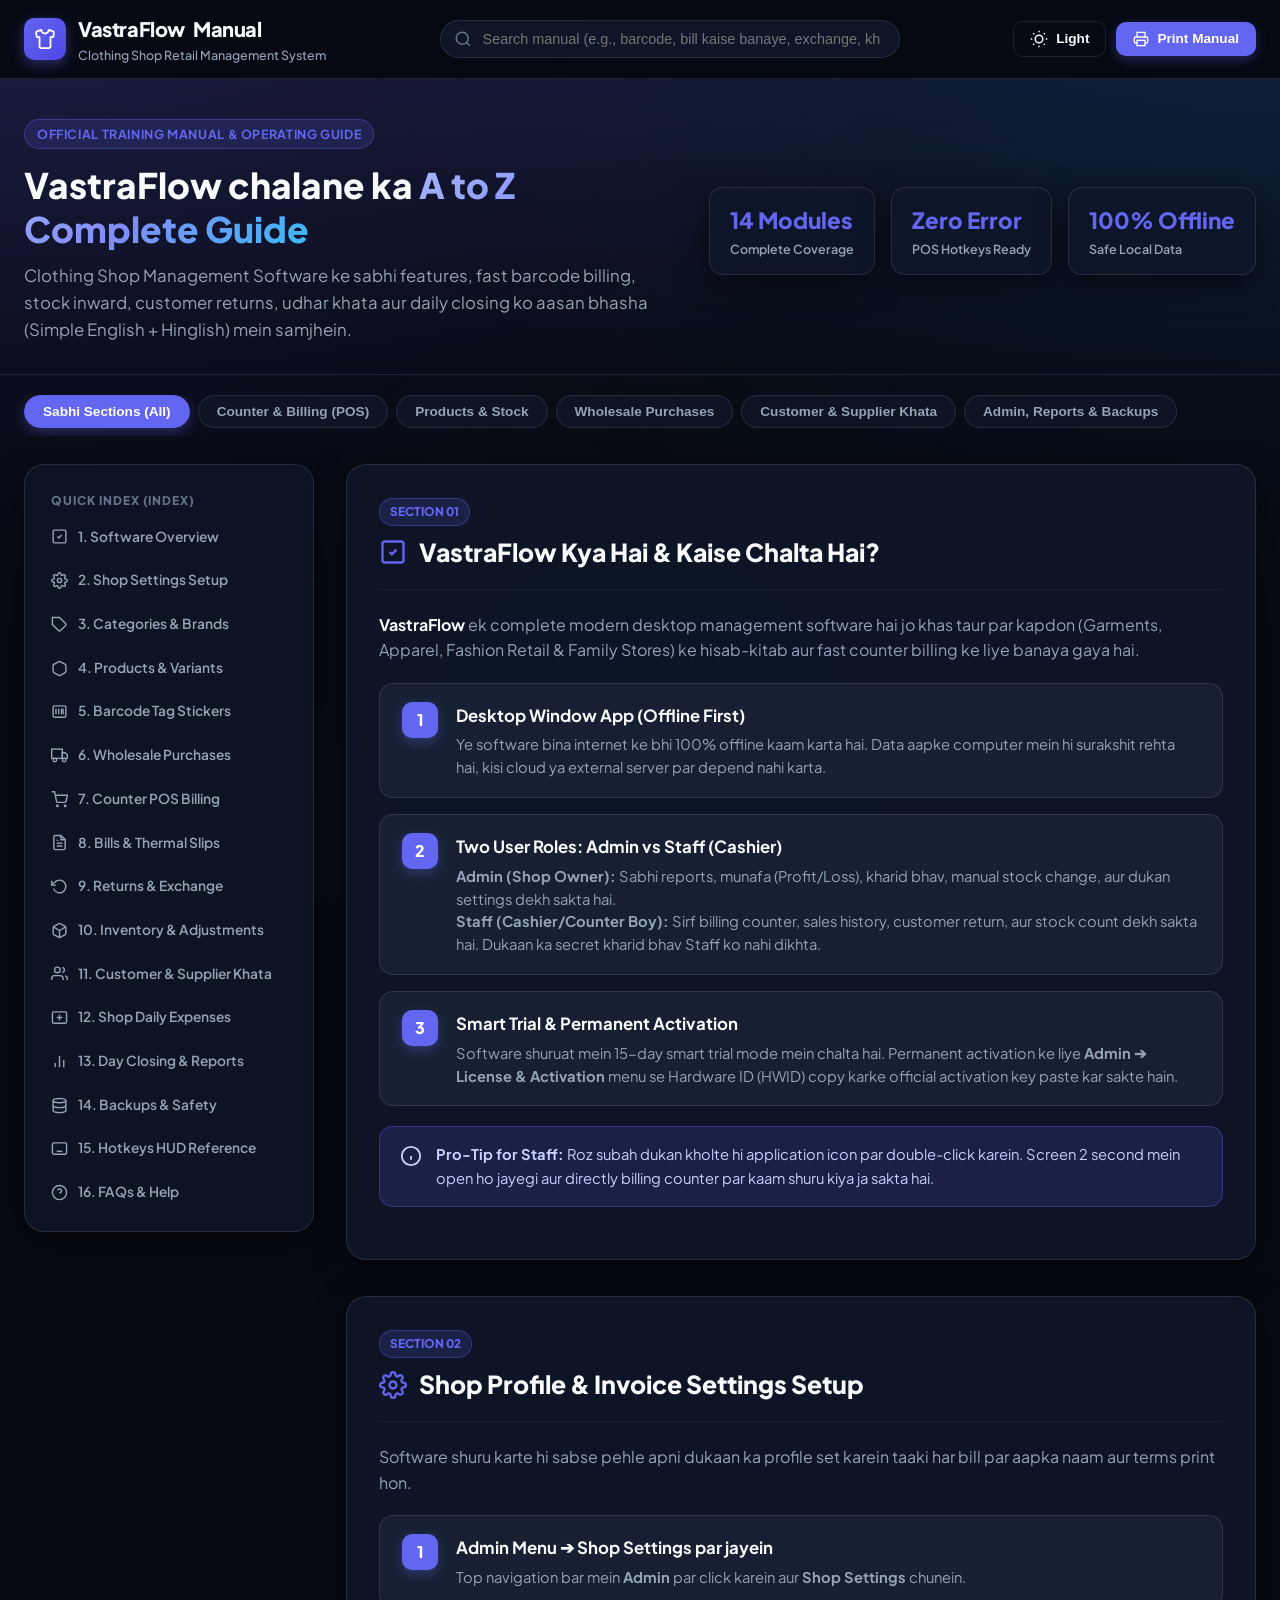
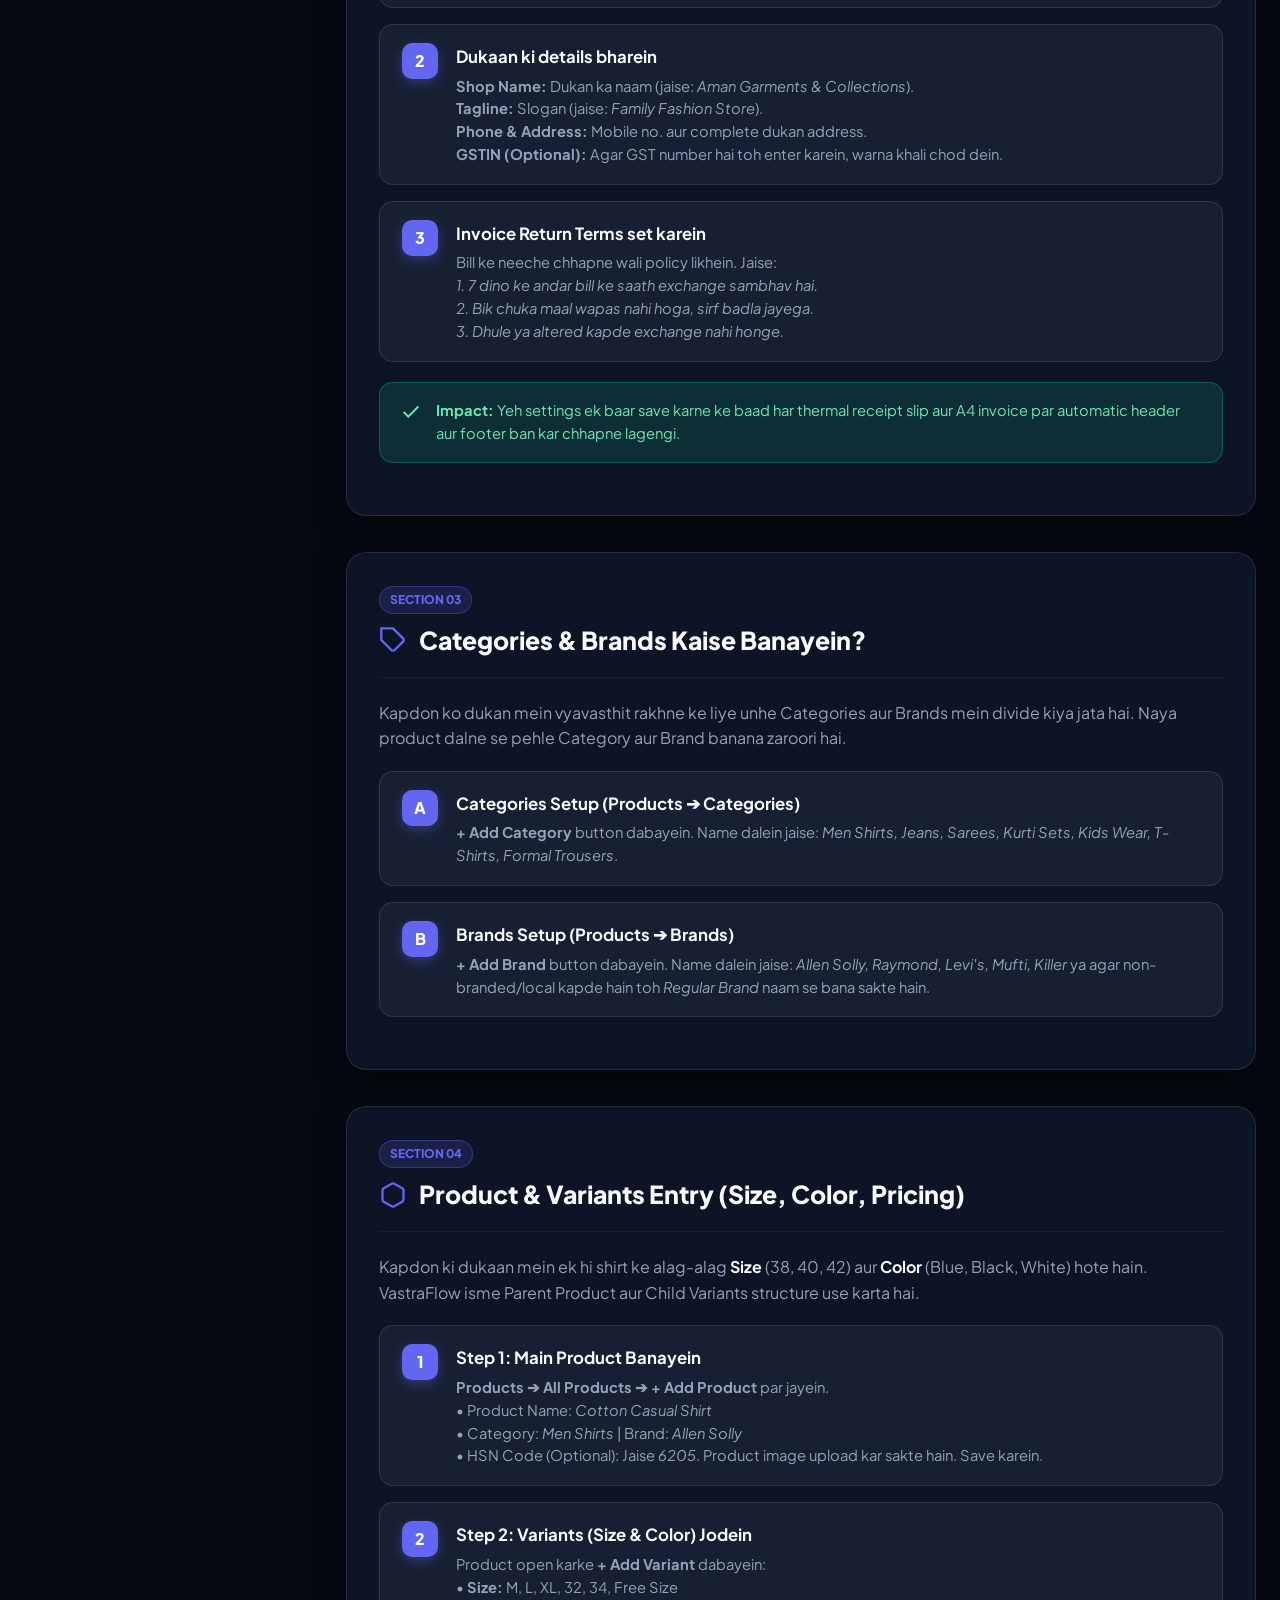
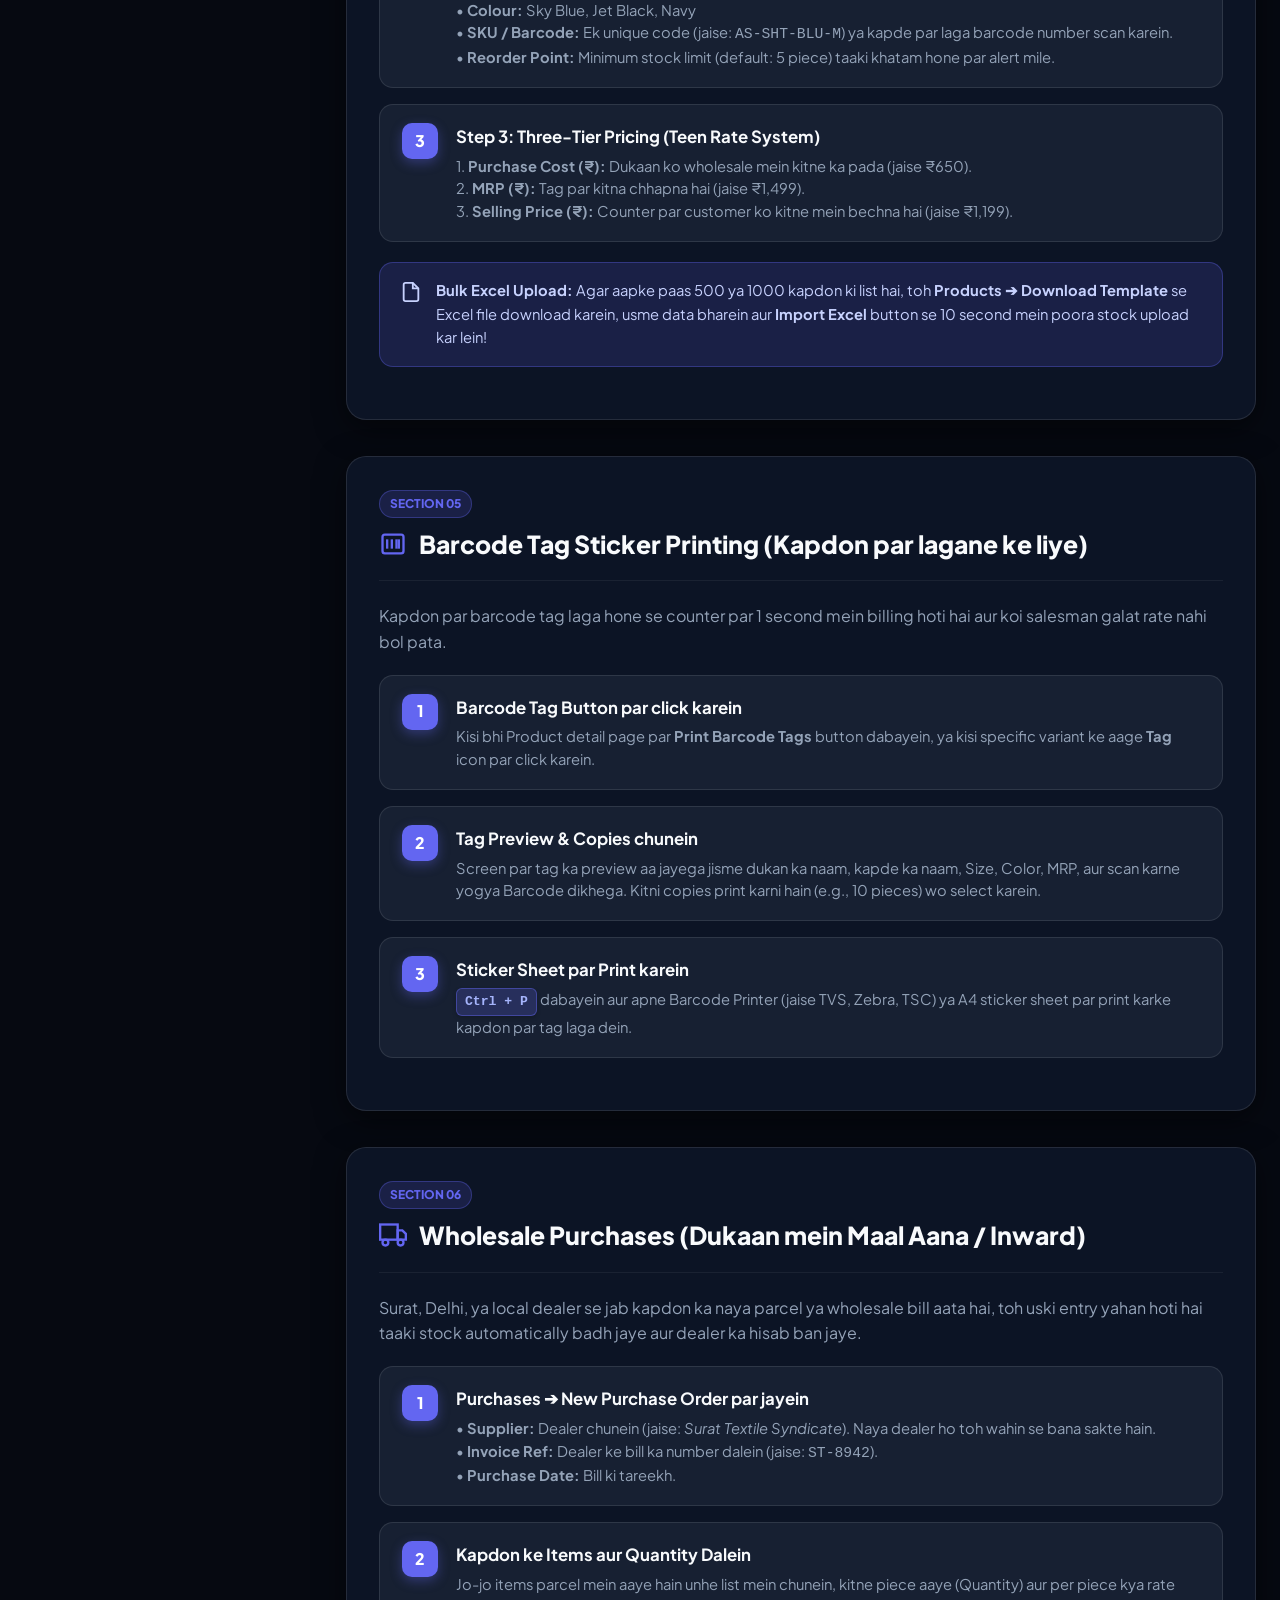
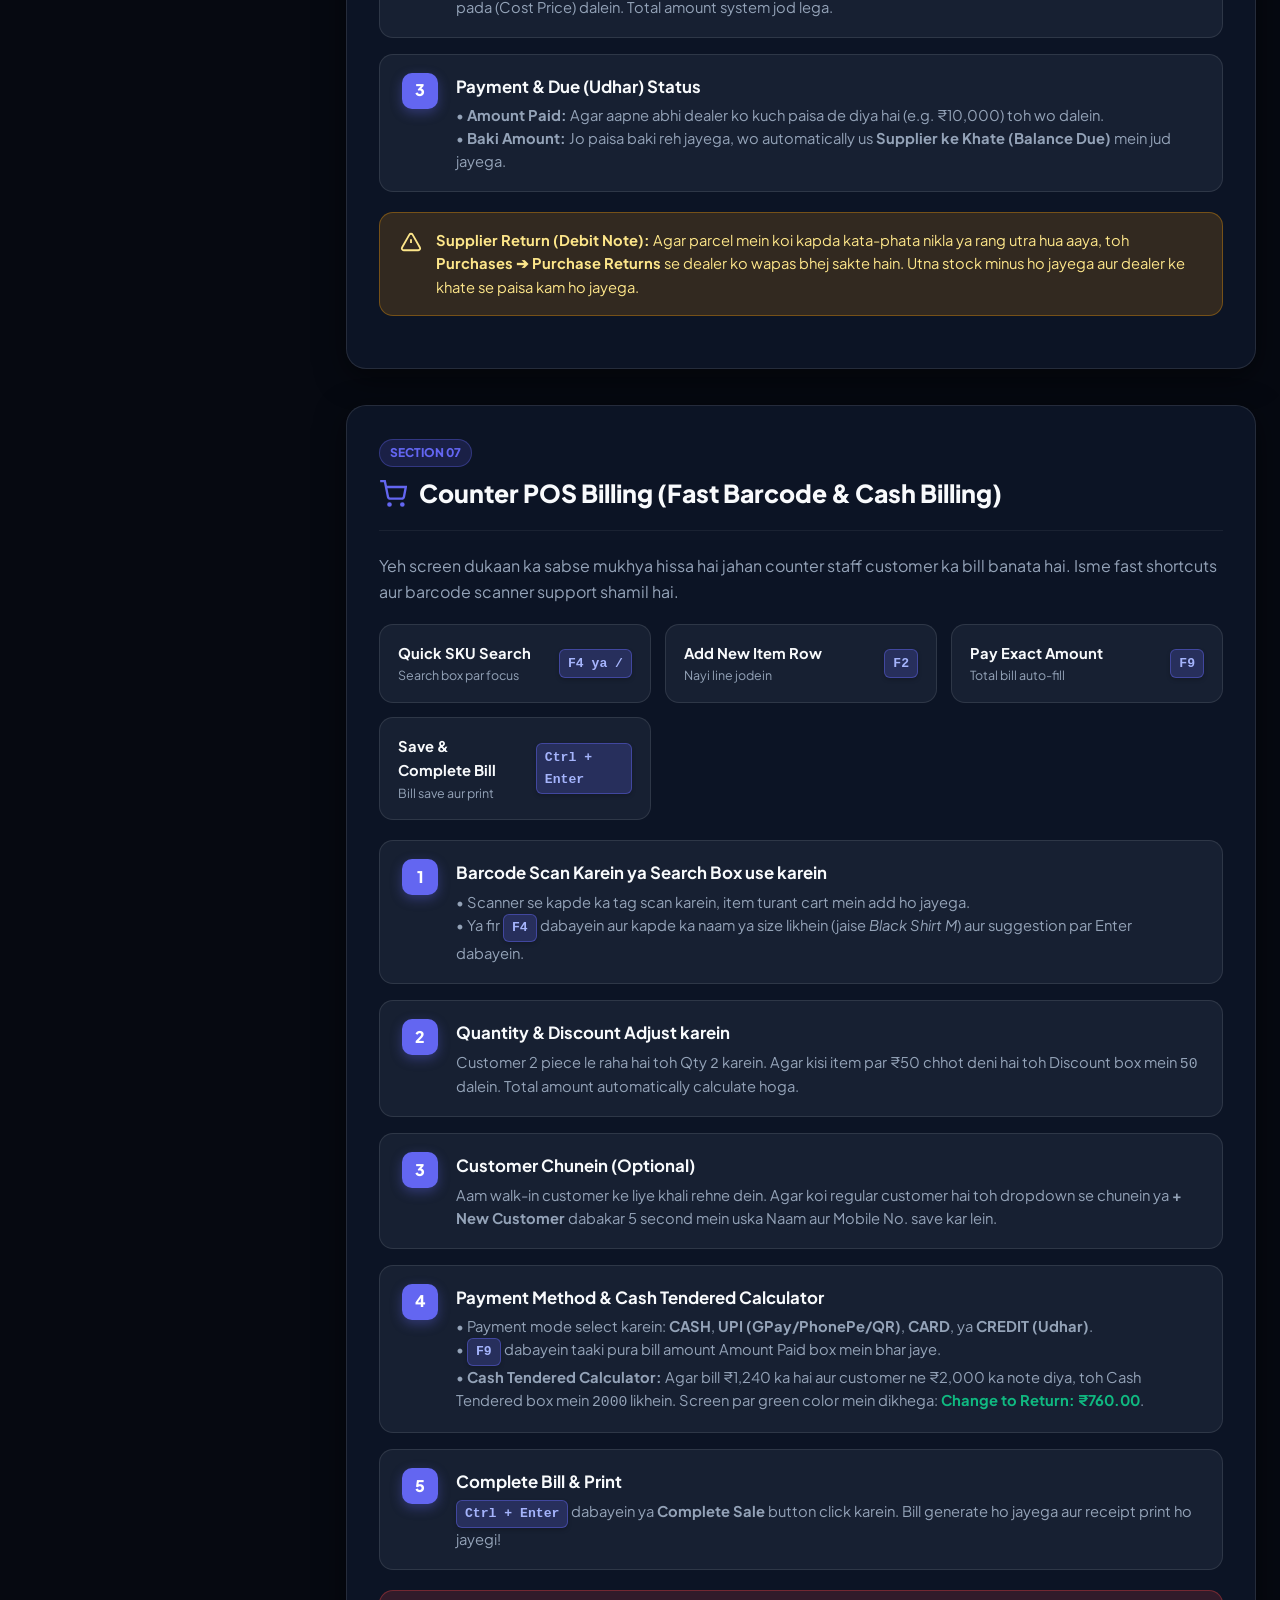
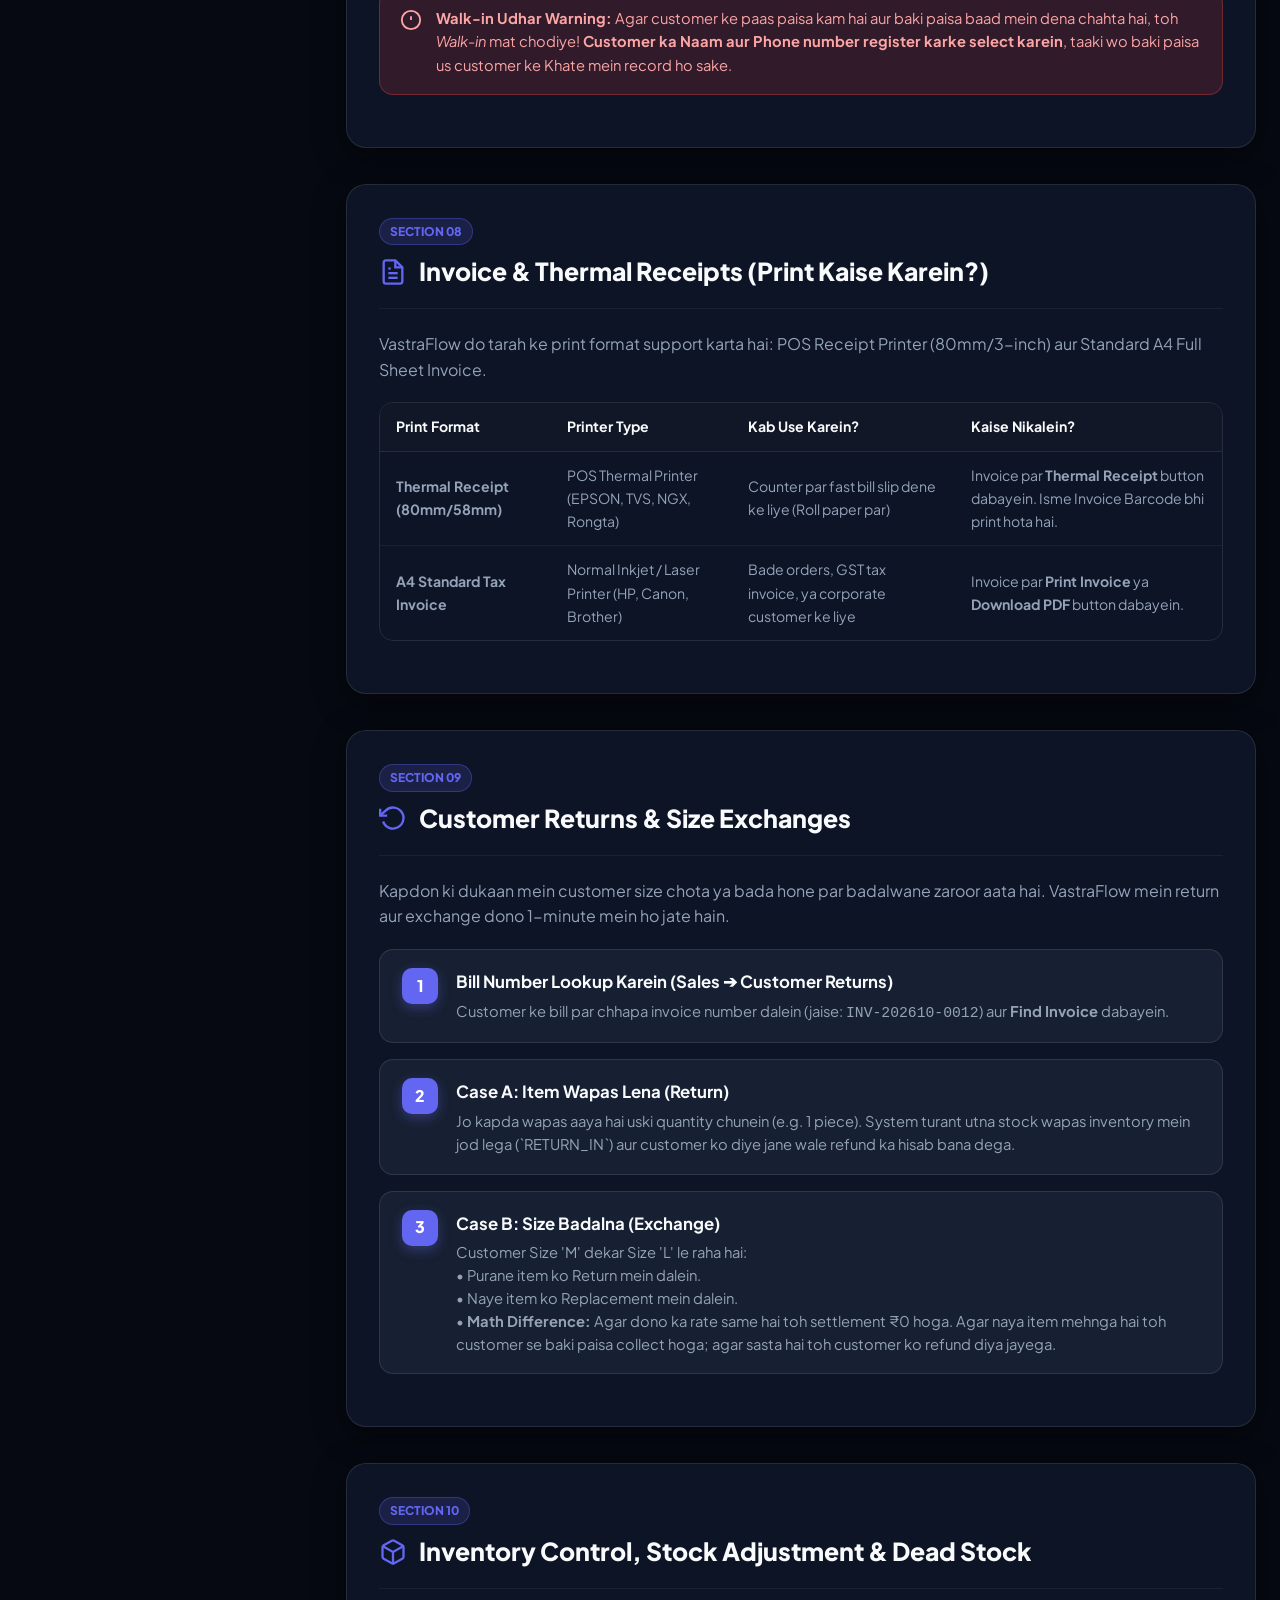
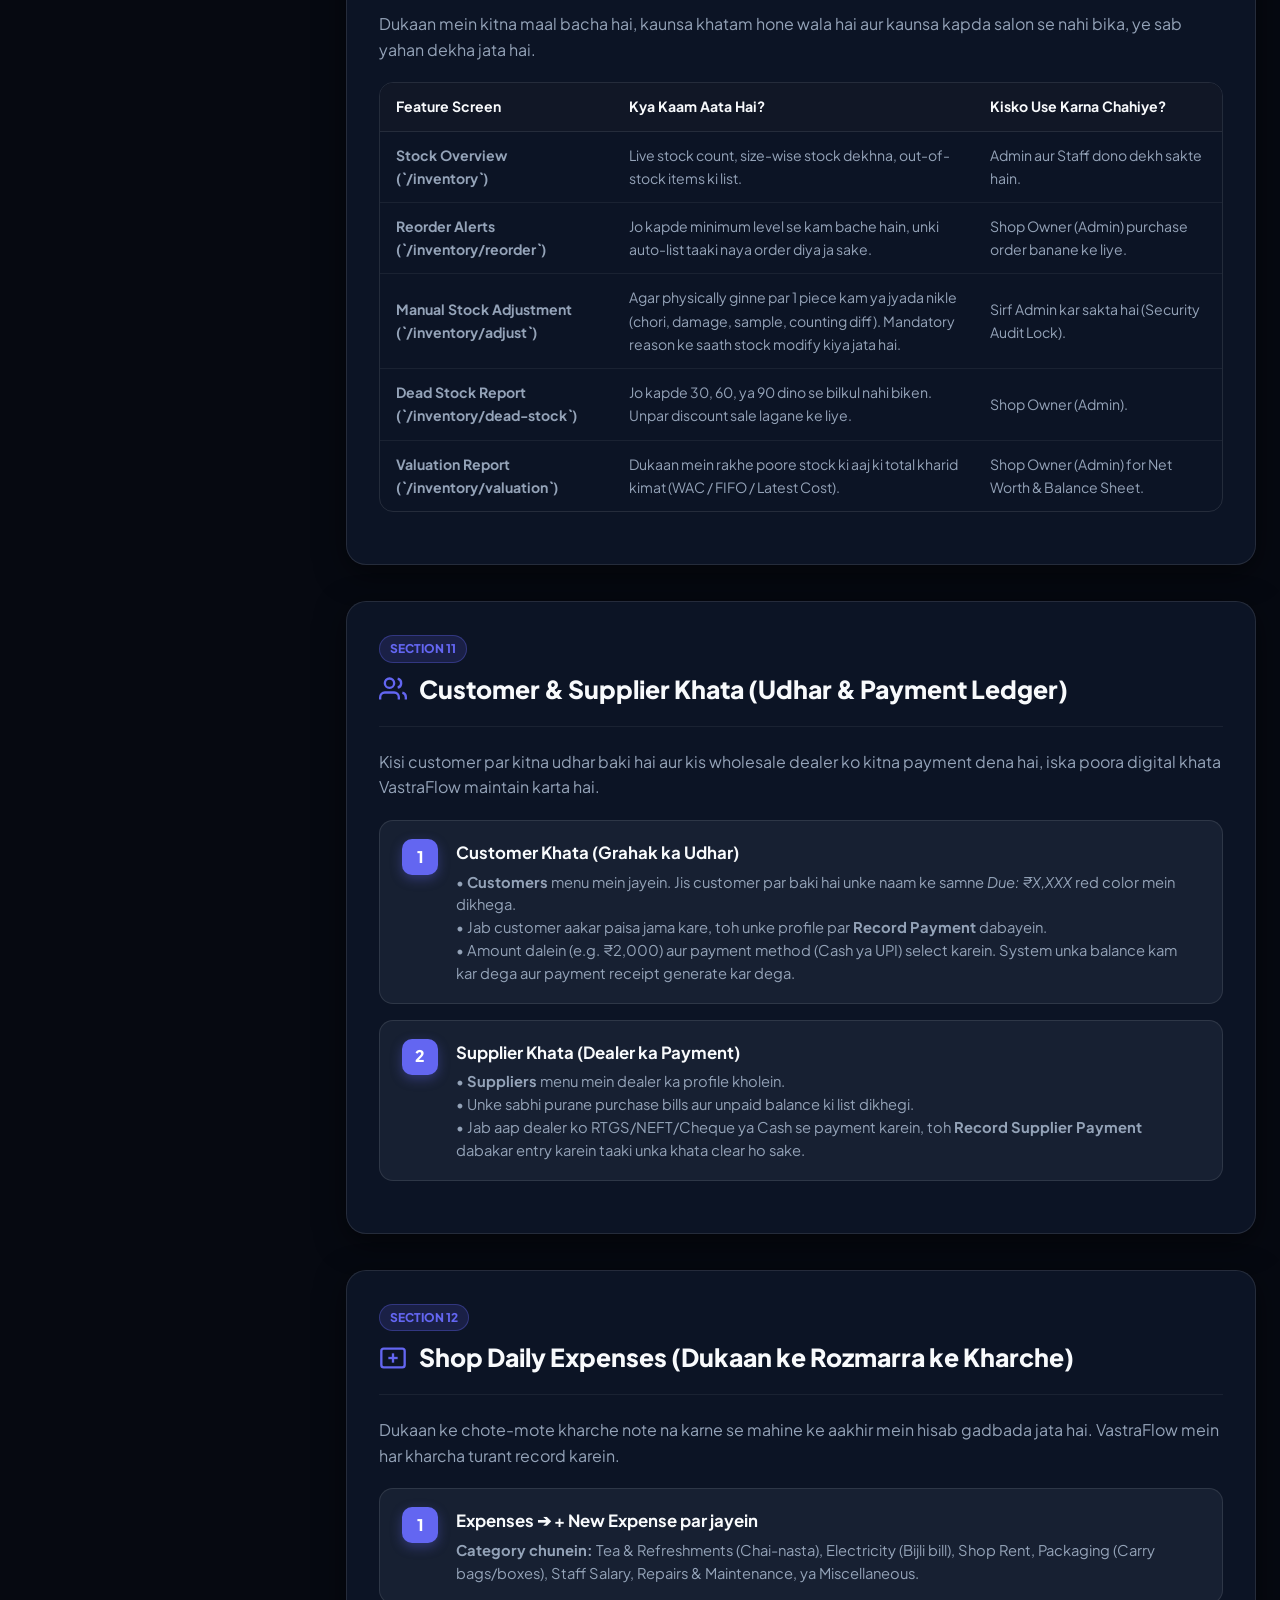
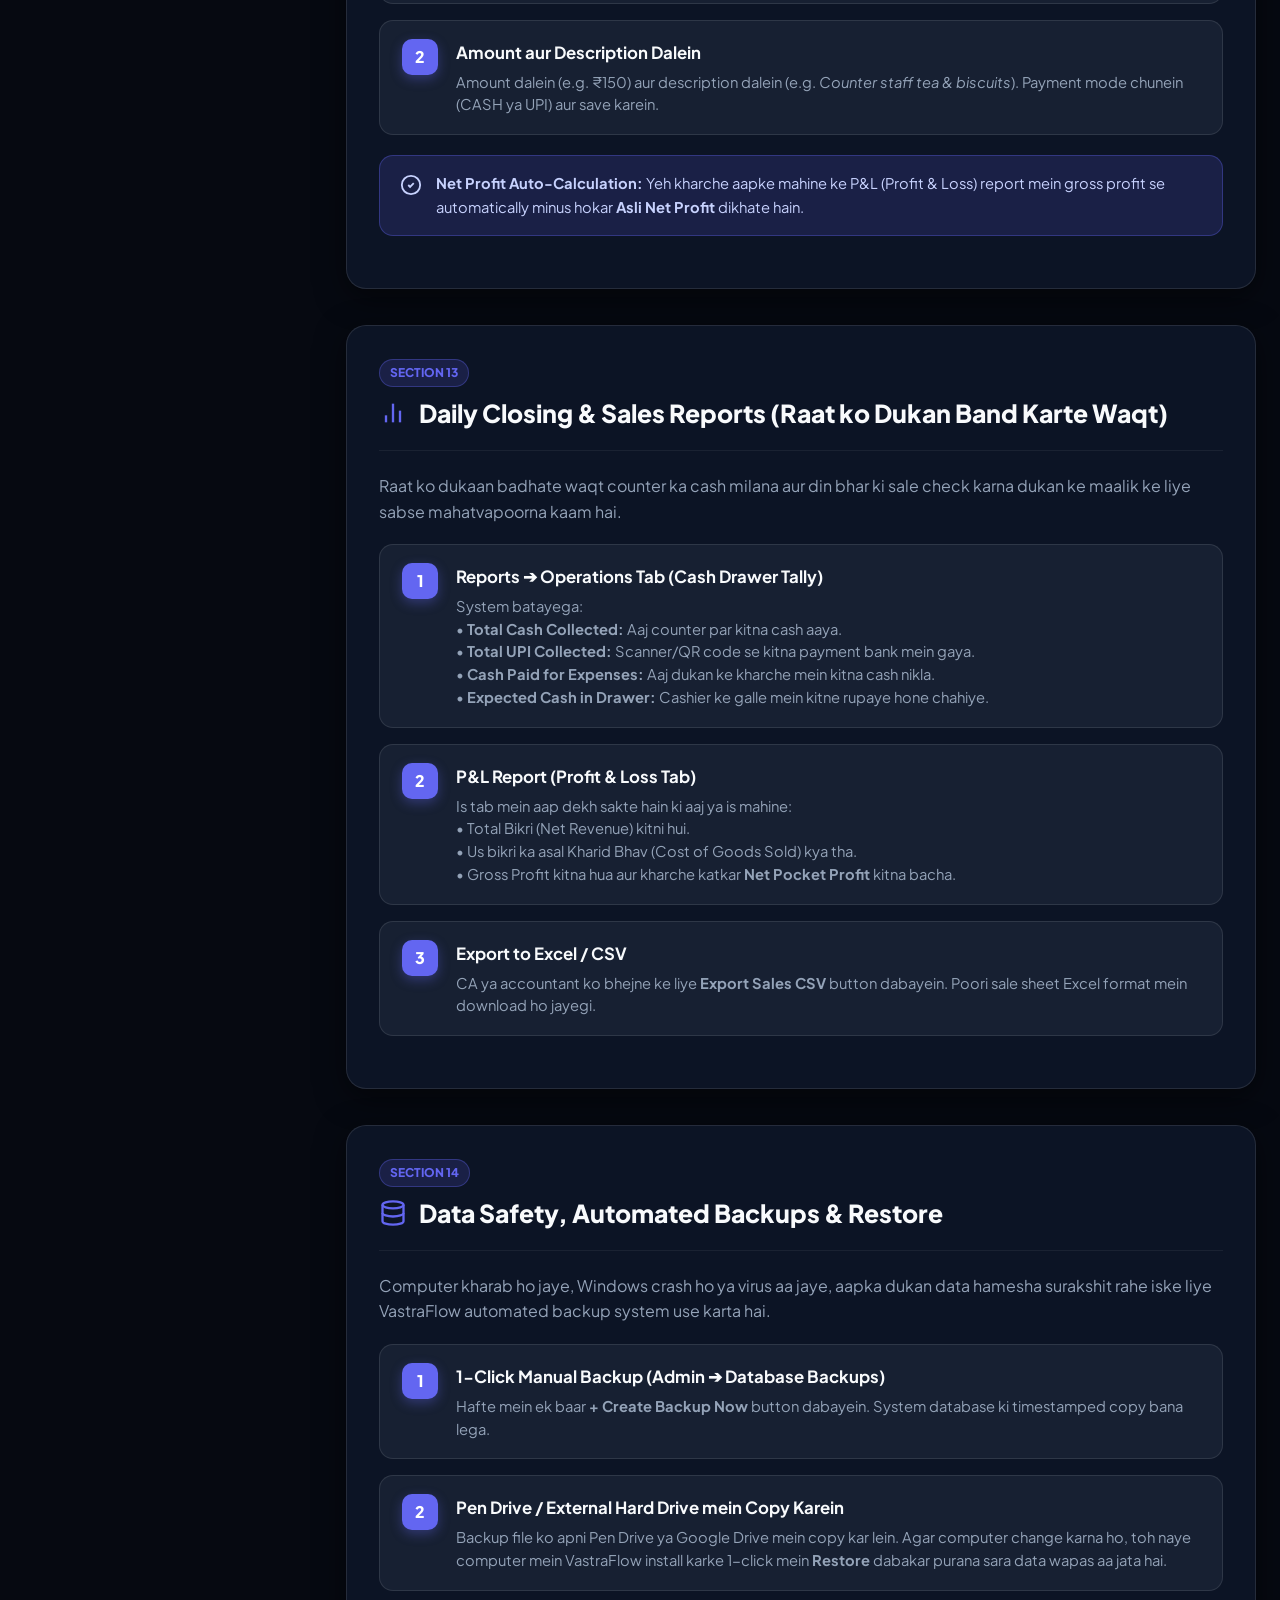
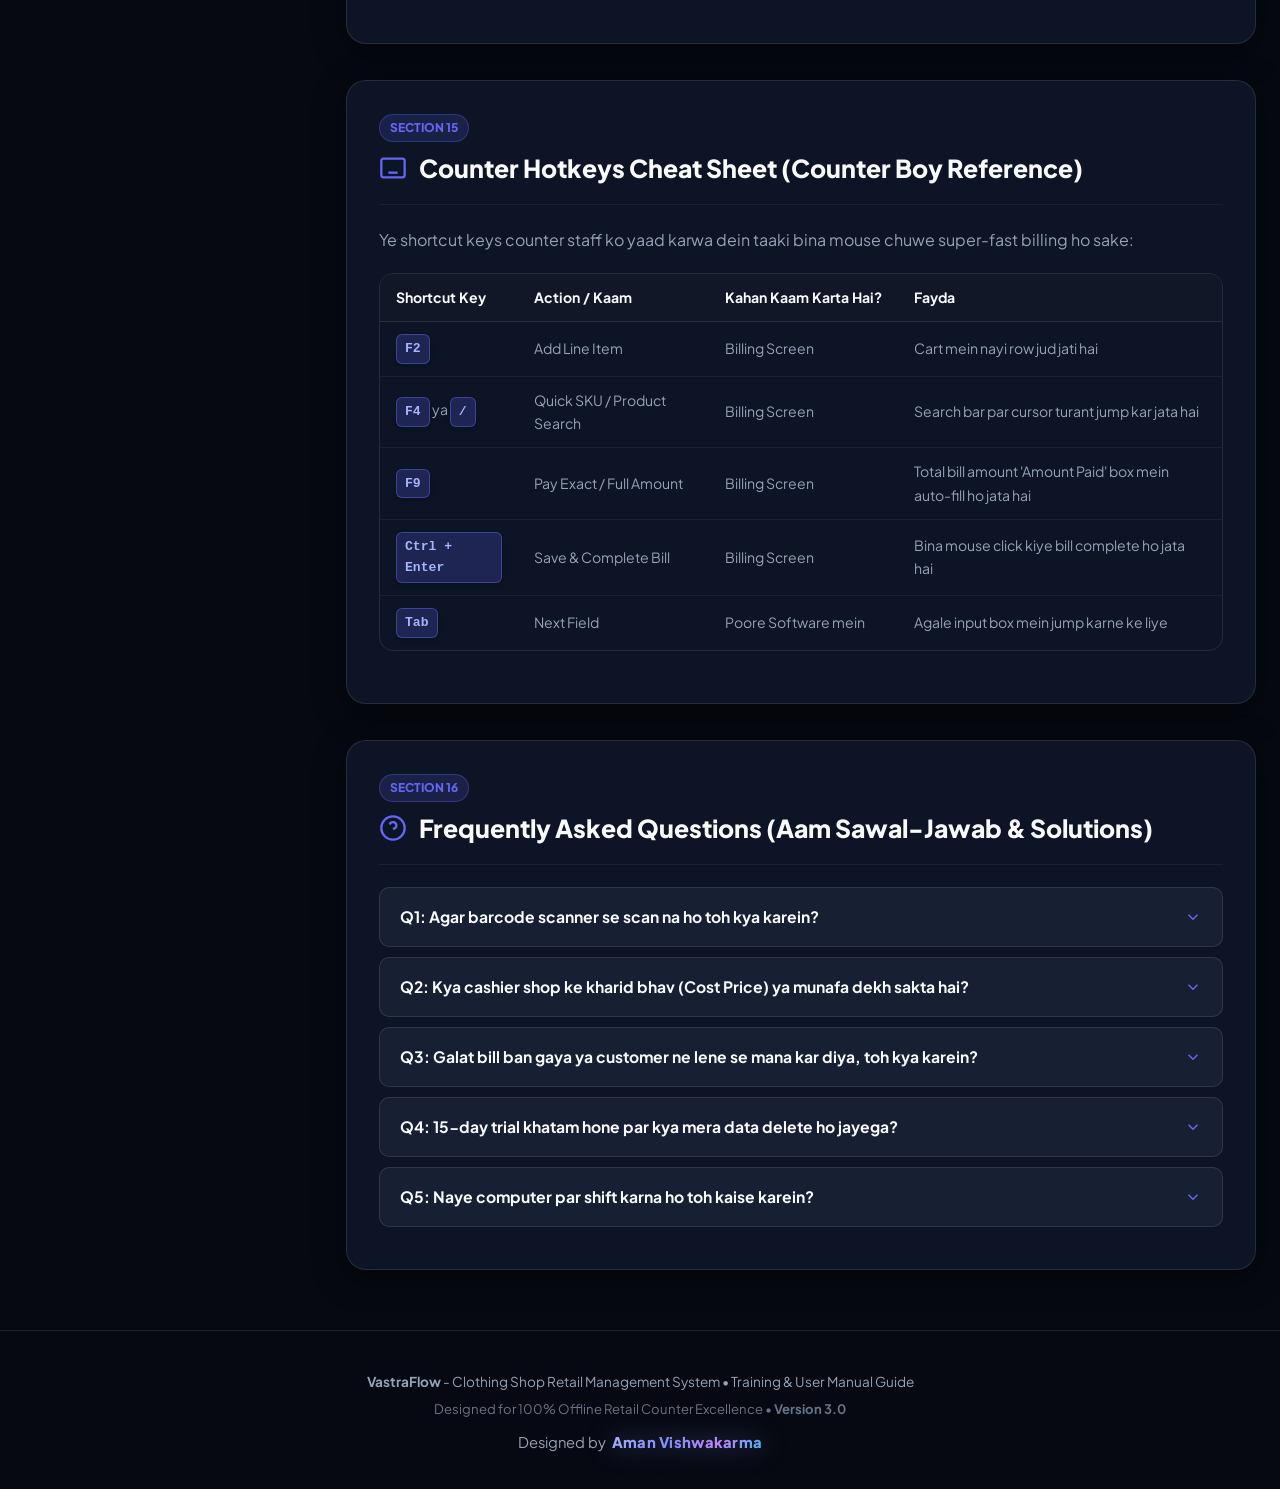
==== manual.html @ 24d81874 "feat: initial release of VastraFlow official website and documentation" ====
<!DOCTYPE html>
<html lang="hi" data-theme="dark">
<head>
    <meta charset="UTF-8">
    <meta name="viewport" content="width=device-width, initial-scale=1.0">
    <title>VastraFlow - Complete User Manual &amp; Training Guide (यूजर गाइड)</title>
    <!-- Google Fonts for crisp Hindi and English typography -->
    <link rel="preconnect" href="https://fonts.googleapis.com">
    <link rel="preconnect" href="https://fonts.gstatic.com" crossorigin>
    <link href="https://fonts.googleapis.com/css2?family=Plus+Jakarta+Sans:wght@300;400;500;600;700;800&family=Noto+Sans+Devanagari:wght@400;500;600;700&display=swap" rel="stylesheet">
    <style>
        /* ==========================================================================
           VastraFlow Signature Theme: Obsidian Dark Glassmorphism + Light Mode
           ========================================================================== */
        :root {
            --bg-page: #060911;
            --bg-surface: rgba(15, 23, 42, 0.75);
            --bg-card: rgba(15, 23, 42, 0.85);
            --bg-subtle: rgba(30, 41, 59, 0.65);
            --bg-input: rgba(15, 23, 42, 0.95);
            --border: rgba(255, 255, 255, 0.10);
            --border-subtle: rgba(255, 255, 255, 0.06);
            --border-hover: rgba(99, 102, 241, 0.4);
            
            --text-main: #f8fafc;
            --text-muted: #94a3b8;
            --text-subtle: #64748b;
            
            --primary: #6366f1;
            --primary-hover: #4f46e5;
            --primary-light: rgba(99, 102, 241, 0.16);
            --primary-border: rgba(99, 102, 241, 0.35);
            --primary-glow: 0 4px 20px rgba(99, 102, 241, 0.35);

            --success: #10b981;
            --success-light: rgba(16, 185, 129, 0.16);
            --success-border: rgba(16, 185, 129, 0.35);
            
            --warning: #f59e0b;
            --warning-light: rgba(245, 158, 11, 0.16);
            --warning-border: rgba(245, 158, 11, 0.35);
            
            --danger: #ef4444;
            --danger-light: rgba(239, 68, 68, 0.16);
            --danger-border: rgba(239, 68, 68, 0.35);

            --info: #0ea5e9;
            --info-light: rgba(14, 165, 233, 0.16);
            --info-border: rgba(14, 165, 233, 0.35);

            --radius-sm: 6px;
            --radius-md: 10px;
            --radius-lg: 14px;
            --radius-xl: 20px;
            --radius-full: 9999px;

            --shadow-card: 0 8px 30px rgba(0, 0, 0, 0.5);
            --shadow-popup: 0 20px 45px rgba(0, 0, 0, 0.7);
            --transition: all 0.25s cubic-bezier(0.4, 0, 0.2, 1);
        }

        [data-theme="light"] {
            --bg-page: #f8fafc;
            --bg-surface: #ffffff;
            --bg-card: #ffffff;
            --bg-subtle: #f1f5f9;
            --bg-input: #ffffff;
            --border: #e2e8f0;
            --border-subtle: #cbd5e1;
            --border-hover: #6366f1;
            
            --text-main: #0f172a;
            --text-muted: #475569;
            --text-subtle: #64748b;
            
            --primary: #4f46e5;
            --primary-hover: #4338ca;
            --primary-light: #eef2ff;
            --primary-border: #c7d2fe;
            --primary-glow: 0 4px 15px rgba(79, 70, 229, 0.2);

            --success: #16a34a;
            --success-light: #f0fdf4;
            --success-border: #bbf7d0;
            
            --warning: #d97706;
            --warning-light: #fffbeb;
            --warning-border: #fde68a;
            
            --danger: #dc2626;
            --danger-light: #fef2f2;
            --danger-border: #fecaca;

            --info: #0284c7;
            --info-light: #f0f9ff;
            --info-border: #bae6fd;

            --shadow-card: 0 4px 15px rgba(0, 0, 0, 0.05);
            --shadow-popup: 0 12px 35px rgba(0, 0, 0, 0.1);
        }

        * {
            box-sizing: border-box;
            margin: 0;
            padding: 0;
        }

        html {
            scroll-behavior: smooth;
        }

        body {
            font-family: 'Plus Jakarta Sans', 'Noto Sans Devanagari', -apple-system, BlinkMacSystemFont, "Segoe UI", Roboto, sans-serif;
            background-color: var(--bg-page);
            background-image: 
                radial-gradient(at 0% 0%, rgba(99, 102, 241, 0.12) 0px, transparent 50%),
                radial-gradient(at 100% 0%, rgba(14, 165, 233, 0.10) 0px, transparent 50%),
                radial-gradient(at 50% 100%, rgba(16, 185, 129, 0.06) 0px, transparent 50%);
            background-attachment: fixed;
            color: var(--text-main);
            line-height: 1.65;
            -webkit-font-smoothing: antialiased;
        }

        /* Top Header Sticky Bar */
        .top-header {
            position: sticky;
            top: 0;
            z-index: 100;
            background: rgba(6, 9, 17, 0.88);
            backdrop-filter: blur(16px);
            -webkit-backdrop-filter: blur(16px);
            border-bottom: 1px solid var(--border);
            padding: 12px 0;
            transition: var(--transition);
        }

        [data-theme="light"] .top-header {
            background: rgba(255, 255, 255, 0.92);
        }

        .header-container {
            max-width: 1340px;
            margin: 0 auto;
            padding: 0 24px;
            display: flex;
            align-items: center;
            justify-content: space-between;
            gap: 16px;
        }

        .brand-group {
            display: flex;
            align-items: center;
            gap: 12px;
            text-decoration: none;
            color: inherit;
        }

        .brand-logo-icon {
            width: 42px;
            height: 42px;
            border-radius: var(--radius-md);
            background: linear-gradient(135deg, #6366f1 0%, #4f46e5 100%);
            display: flex;
            align-items: center;
            justify-content: center;
            color: #ffffff;
            box-shadow: 0 4px 14px rgba(99, 102, 241, 0.4);
        }

        .brand-text h1 {
            font-size: 1.25rem;
            font-weight: 800;
            letter-spacing: -0.02em;
            display: flex;
            align-items: center;
            gap: 8px;
            color: var(--text-main);
        }

        .brand-text p {
            font-size: 0.78rem;
            color: var(--text-muted);
            font-weight: 500;
        }

        .header-search-box {
            flex: 1;
            max-width: 460px;
            position: relative;
        }

        .header-search-input {
            width: 100%;
            background: var(--bg-input);
            border: 1px solid var(--border);
            border-radius: var(--radius-full);
            padding: 10px 18px 10px 42px;
            font-size: 0.9rem;
            color: var(--text-main);
            outline: none;
            transition: var(--transition);
        }

        .header-search-input:focus {
            border-color: var(--primary);
            box-shadow: 0 0 0 3px rgba(99, 102, 241, 0.25);
        }

        .header-search-icon {
            position: absolute;
            left: 14px;
            top: 50%;
            transform: translateY(-50%);
            width: 18px;
            height: 18px;
            color: var(--text-subtle);
            pointer-events: none;
        }

        .header-actions {
            display: flex;
            align-items: center;
            gap: 10px;
        }

        .btn {
            display: inline-flex;
            align-items: center;
            gap: 8px;
            padding: 8px 16px;
            font-size: 0.85rem;
            font-weight: 600;
            border-radius: var(--radius-md);
            border: 1px solid transparent;
            cursor: pointer;
            text-decoration: none;
            transition: var(--transition);
            white-space: nowrap;
        }

        .btn-primary {
            background: var(--primary);
            color: #ffffff;
            box-shadow: 0 4px 12px rgba(99, 102, 241, 0.3);
        }

        .btn-primary:hover {
            background: var(--primary-hover);
            transform: translateY(-1px);
        }

        .btn-outline {
            background: transparent;
            border-color: var(--border);
            color: var(--text-main);
        }

        .btn-outline:hover {
            background: var(--bg-subtle);
            border-color: var(--border-hover);
        }

        .btn-sm {
            padding: 5px 12px;
            font-size: 0.78rem;
        }

        /* Hero Banner */
        .hero {
            padding: 40px 24px 30px;
            background: linear-gradient(180deg, rgba(99, 102, 241, 0.10) 0%, transparent 100%);
            border-bottom: 1px solid var(--border-subtle);
        }

        .hero-container {
            max-width: 1340px;
            margin: 0 auto;
            display: flex;
            align-items: center;
            justify-content: space-between;
            gap: 32px;
            flex-wrap: wrap;
        }

        .hero-content {
            flex: 1;
            min-width: 320px;
        }

        .hero-badge {
            display: inline-flex;
            align-items: center;
            gap: 6px;
            padding: 4px 12px;
            border-radius: var(--radius-full);
            background: var(--primary-light);
            border: 1px solid var(--primary-border);
            color: var(--primary);
            font-size: 0.78rem;
            font-weight: 700;
            margin-bottom: 14px;
            text-transform: uppercase;
            letter-spacing: 0.05em;
        }

        .hero-title {
            font-size: 2.2rem;
            font-weight: 800;
            line-height: 1.25;
            margin-bottom: 12px;
            color: var(--text-main);
        }

        .hero-title span {
            background: linear-gradient(135deg, #a5b4fc 0%, #818cf8 50%, #38bdf8 100%);
            -webkit-background-clip: text;
            -webkit-text-fill-color: transparent;
        }

        [data-theme="light"] .hero-title span {
            background: linear-gradient(135deg, #4f46e5 0%, #0284c7 100%);
            -webkit-background-clip: text;
            -webkit-text-fill-color: transparent;
        }

        .hero-subtitle {
            font-size: 1.05rem;
            color: var(--text-muted);
            max-width: 720px;
            line-height: 1.6;
        }

        .hero-stats-grid {
            display: flex;
            gap: 16px;
            flex-wrap: wrap;
        }

        .hero-stat-card {
            background: var(--bg-card);
            border: 1px solid var(--border);
            border-radius: var(--radius-lg);
            padding: 14px 20px;
            min-width: 140px;
            box-shadow: var(--shadow-card);
            backdrop-filter: blur(12px);
        }

        .hero-stat-card .val {
            font-size: 1.4rem;
            font-weight: 800;
            color: var(--primary);
        }

        .hero-stat-card .lbl {
            font-size: 0.78rem;
            color: var(--text-muted);
            font-weight: 600;
        }

        /* Filter Tabs */
        .category-filter-nav {
            max-width: 1340px;
            margin: 20px auto 0;
            padding: 0 24px;
            display: flex;
            align-items: center;
            gap: 8px;
            overflow-x: auto;
            padding-bottom: 8px;
        }

        .filter-tab-btn {
            background: var(--bg-surface);
            border: 1px solid var(--border);
            border-radius: var(--radius-full);
            padding: 8px 18px;
            font-size: 0.85rem;
            font-weight: 600;
            color: var(--text-muted);
            cursor: pointer;
            white-space: nowrap;
            transition: var(--transition);
        }

        .filter-tab-btn:hover {
            border-color: var(--border-hover);
            color: var(--text-main);
        }

        .filter-tab-btn.active {
            background: var(--primary);
            border-color: var(--primary);
            color: #ffffff;
            box-shadow: 0 4px 14px rgba(99, 102, 241, 0.35);
        }

        /* Main Layout */
        .manual-wrapper {
            max-width: 1340px;
            margin: 28px auto 60px;
            padding: 0 24px;
            display: grid;
            grid-template-columns: 290px 1fr;
            gap: 32px;
            align-items: start;
        }

        /* Sticky Sidebar Navigation */
        .sidebar {
            position: sticky;
            top: 76px;
            max-height: calc(100vh - 100px);
            overflow-y: auto;
            background: var(--bg-surface);
            border: 1px solid var(--border);
            border-radius: var(--radius-xl);
            padding: 18px 14px;
            backdrop-filter: blur(12px);
            box-shadow: var(--shadow-card);
        }

        .sidebar-title {
            font-size: 0.75rem;
            font-weight: 800;
            text-transform: uppercase;
            letter-spacing: 0.08em;
            color: var(--text-subtle);
            padding: 8px 12px 6px;
        }

        .nav-list {
            list-style: none;
            display: flex;
            flex-direction: column;
            gap: 3px;
        }

        .nav-link {
            display: flex;
            align-items: center;
            gap: 10px;
            padding: 9px 12px;
            border-radius: var(--radius-md);
            font-size: 0.86rem;
            font-weight: 600;
            color: var(--text-muted);
            text-decoration: none;
            transition: var(--transition);
        }

        .nav-link:hover {
            background: var(--bg-subtle);
            color: var(--text-main);
            transform: translateX(3px);
        }

        .nav-link.active {
            background: var(--primary-light);
            color: var(--primary);
            border: 1px solid var(--primary-border);
            font-weight: 700;
        }

        .nav-link svg {
            width: 17px;
            height: 17px;
            flex-shrink: 0;
        }

        .nav-pill-count {
            margin-left: auto;
            font-size: 0.72rem;
            background: var(--bg-subtle);
            padding: 2px 7px;
            border-radius: var(--radius-full);
            color: var(--text-subtle);
        }

        /* Content Area */
        .content-area {
            display: flex;
            flex-direction: column;
            gap: 36px;
        }

        /* Section Container */
        .manual-section {
            background: var(--bg-card);
            border: 1px solid var(--border);
            border-radius: var(--radius-xl);
            padding: 32px;
            box-shadow: var(--shadow-card);
            backdrop-filter: blur(16px);
            position: relative;
            scroll-margin-top: 86px;
            transition: var(--transition);
        }

        .manual-section:hover {
            border-color: var(--border-hover);
        }

        .section-header {
            display: flex;
            align-items: flex-start;
            justify-content: space-between;
            gap: 16px;
            margin-bottom: 22px;
            padding-bottom: 16px;
            border-bottom: 1px solid var(--border-subtle);
            flex-wrap: wrap;
        }

        .section-badge-id {
            display: inline-flex;
            align-items: center;
            gap: 6px;
            font-size: 0.75rem;
            font-weight: 800;
            color: var(--primary);
            background: var(--primary-light);
            border: 1px solid var(--primary-border);
            padding: 3px 10px;
            border-radius: var(--radius-full);
            margin-bottom: 6px;
            text-transform: uppercase;
        }

        .section-title {
            font-size: 1.55rem;
            font-weight: 800;
            color: var(--text-main);
            display: flex;
            align-items: center;
            gap: 12px;
        }

        .section-title svg {
            width: 28px;
            height: 28px;
            color: var(--primary);
        }

        .section-desc-hinglish {
            font-size: 1rem;
            color: var(--text-muted);
            margin-top: 6px;
            line-height: 1.6;
        }

        .section-desc-hinglish strong {
            color: var(--text-main);
        }

        /* Workflow Step Cards */
        .step-cards-container {
            display: flex;
            flex-direction: column;
            gap: 16px;
            margin: 20px 0;
        }

        .step-card {
            background: var(--bg-subtle);
            border: 1px solid var(--border);
            border-radius: var(--radius-lg);
            padding: 18px 22px;
            display: flex;
            gap: 18px;
            align-items: flex-start;
            transition: var(--transition);
        }

        .step-card:hover {
            border-color: var(--primary-border);
            background: rgba(99, 102, 241, 0.05);
            transform: translateX(4px);
        }

        .step-number {
            width: 36px;
            height: 36px;
            border-radius: var(--radius-md);
            background: var(--primary);
            color: #ffffff;
            font-weight: 800;
            font-size: 1rem;
            display: flex;
            align-items: center;
            justify-content: center;
            flex-shrink: 0;
            box-shadow: 0 4px 12px rgba(99, 102, 241, 0.35);
        }

        .step-content {
            flex: 1;
        }

        .step-title {
            font-size: 1.05rem;
            font-weight: 700;
            color: var(--text-main);
            margin-bottom: 4px;
        }

        .step-text {
            font-size: 0.92rem;
            color: var(--text-muted);
            line-height: 1.55;
        }

        /* Info Alert Boxes */
        .callout {
            border-radius: var(--radius-lg);
            padding: 16px 20px;
            margin: 20px 0;
            display: flex;
            align-items: flex-start;
            gap: 14px;
            font-size: 0.92rem;
            line-height: 1.6;
        }

        .callout-icon {
            width: 22px;
            height: 22px;
            flex-shrink: 0;
            margin-top: 2px;
        }

        .callout-tip {
            background: var(--primary-light);
            border: 1px solid var(--primary-border);
            color: #c7d2fe;
        }
        [data-theme="light"] .callout-tip { color: #3730a3; }

        .callout-success {
            background: var(--success-light);
            border: 1px solid var(--success-border);
            color: #6ee7b7;
        }
        [data-theme="light"] .callout-success { color: #065f46; }

        .callout-warning {
            background: var(--warning-light);
            border: 1px solid var(--warning-border);
            color: #fde68a;
        }
        [data-theme="light"] .callout-warning { color: #92400e; }

        .callout-danger {
            background: var(--danger-light);
            border: 1px solid var(--danger-border);
            color: #fca5a5;
        }
        [data-theme="light"] .callout-danger { color: #991b1b; }

        /* Keyboard Hotkey Badge */
        .kbd-badge {
            display: inline-flex;
            align-items: center;
            gap: 4px;
            padding: 3px 8px;
            background: rgba(99, 102, 241, 0.22);
            border: 1px solid rgba(99, 102, 241, 0.45);
            border-radius: var(--radius-sm);
            color: #a5b4fc;
            font-family: monospace, sans-serif;
            font-weight: 700;
            font-size: 0.82rem;
            box-shadow: 0 2px 4px rgba(0, 0, 0, 0.2);
        }

        [data-theme="light"] .kbd-badge {
            background: #eef2ff;
            border-color: #c7d2fe;
            color: #4338ca;
        }

        /* Data Tables */
        .table-responsive {
            overflow-x: auto;
            margin: 20px 0;
            border-radius: var(--radius-lg);
            border: 1px solid var(--border);
        }

        .manual-table {
            width: 100%;
            border-collapse: collapse;
            font-size: 0.88rem;
            text-align: left;
        }

        .manual-table th {
            background: rgba(17, 24, 39, 0.94);
            color: var(--text-main);
            padding: 12px 16px;
            font-weight: 700;
            border-bottom: 1px solid var(--border);
            white-space: nowrap;
        }

        [data-theme="light"] .manual-table th {
            background: #f1f5f9;
        }

        .manual-table td {
            padding: 12px 16px;
            border-bottom: 1px solid var(--border-subtle);
            color: var(--text-muted);
            vertical-align: middle;
        }

        .manual-table tr:last-child td {
            border-bottom: none;
        }

        .manual-table tr:hover td {
            background: var(--bg-subtle);
            color: var(--text-main);
        }

        /* Hotkey Grid HUD */
        .hotkeys-hud-grid {
            display: grid;
            grid-template-columns: repeat(auto-fit, minmax(240px, 1fr));
            gap: 14px;
            margin: 20px 0;
        }

        .hotkey-card {
            background: var(--bg-subtle);
            border: 1px solid var(--border);
            border-radius: var(--radius-lg);
            padding: 16px 18px;
            display: flex;
            align-items: center;
            justify-content: space-between;
            gap: 12px;
        }

        .hotkey-card .info {
            display: flex;
            flex-direction: column;
        }

        .hotkey-card .name {
            font-weight: 700;
            font-size: 0.92rem;
            color: var(--text-main);
        }

        .hotkey-card .desc {
            font-size: 0.78rem;
            color: var(--text-muted);
        }

        /* FAQ Accordion */
        .faq-item {
            border: 1px solid var(--border);
            border-radius: var(--radius-md);
            margin-bottom: 10px;
            background: var(--bg-subtle);
            overflow: hidden;
            transition: var(--transition);
        }

        .faq-item:hover {
            border-color: var(--primary-border);
        }

        .faq-question {
            padding: 16px 20px;
            font-weight: 700;
            font-size: 0.98rem;
            color: var(--text-main);
            cursor: pointer;
            display: flex;
            align-items: center;
            justify-content: space-between;
            gap: 12px;
            user-select: none;
        }

        .faq-question svg {
            width: 18px;
            height: 18px;
            transition: transform 0.25s ease;
            color: var(--primary);
        }

        .faq-item.open .faq-question svg {
            transform: rotate(180deg);
        }

        .faq-answer {
            padding: 0 20px 18px;
            font-size: 0.9rem;
            color: var(--text-muted);
            line-height: 1.6;
            display: none;
            border-top: 1px solid var(--border-subtle);
            margin-top: 4px;
            padding-top: 14px;
        }

        .faq-item.open .faq-answer {
            display: block;
        }

        /* Floating Back to Top Button */
        .back-to-top {
            position: fixed;
            bottom: 28px;
            right: 28px;
            width: 46px;
            height: 46px;
            border-radius: var(--radius-full);
            background: var(--primary);
            color: #ffffff;
            display: flex;
            align-items: center;
            justify-content: center;
            box-shadow: 0 6px 20px rgba(99, 102, 241, 0.45);
            cursor: pointer;
            border: none;
            opacity: 0;
            pointer-events: none;
            transition: var(--transition);
            z-index: 99;
        }

        .back-to-top.visible {
            opacity: 1;
            pointer-events: auto;
            transform: translateY(0);
        }

        .back-to-top:hover {
            background: var(--primary-hover);
            transform: translateY(-3px);
        }

        /* Footer */
        .footer {
            border-top: 1px solid var(--border);
            padding: 40px 24px;
            text-align: center;
            color: var(--text-muted);
            font-size: 0.85rem;
            background: var(--bg-page);
        }

        .footer-credit {
            margin-top: 10px;
            font-size: 0.92rem;
            color: var(--text-muted);
            display: flex;
            align-items: center;
            justify-content: center;
            gap: 6px;
        }

        .author-name-glow {
            font-weight: 800;
            background: linear-gradient(135deg, #a5b4fc 0%, #818cf8 40%, #c084fc 70%, #38bdf8 100%);
            -webkit-background-clip: text;
            -webkit-text-fill-color: transparent;
            filter: drop-shadow(0 0 12px rgba(129, 140, 248, 0.55));
            letter-spacing: 0.02em;
            display: inline-block;
            transition: var(--transition);
        }

        .author-name-glow:hover {
            filter: drop-shadow(0 0 16px rgba(168, 85, 247, 0.8));
            transform: scale(1.03);
        }

        /* Print Media Styles */
        @media print {
            body {
                background: #ffffff !important;
                color: #000000 !important;
            }
            .top-header, .sidebar, .header-search-box, .category-filter-nav, .back-to-top, .btn-print, .theme-toggle {
                display: none !important;
            }
            .manual-wrapper {
                grid-template-columns: 1fr !important;
                margin: 0 !important;
                padding: 0 !important;
            }
            .manual-section {
                border: 1px solid #ccc !important;
                box-shadow: none !important;
                background: #fff !important;
                page-break-inside: avoid;
                margin-bottom: 24px !important;
                padding: 16px !important;
            }
            .step-card, .callout {
                border: 1px solid #ddd !important;
                background: #f9f9f9 !important;
                color: #000 !important;
            }
            .step-number {
                background: #000 !important;
                color: #fff !important;
            }
            .section-title {
                color: #000 !important;
            }
            .faq-answer {
                display: block !important;
            }
        }

        /* Responsive */
        @media (max-width: 992px) {
            .manual-wrapper {
                grid-template-columns: 1fr;
            }
            .sidebar {
                display: none;
            }
            .hero-title {
                font-size: 1.75rem;
            }
        }
    </style>
</head>
<body>

    <!-- Top Sticky Header -->
    <header class="top-header">
        <div class="header-container">
            <a href="#" class="brand-group">
                <div class="brand-logo-icon">
                    <svg viewBox="0 0 24 24" width="22" height="22" stroke="currentColor" stroke-width="2" fill="none" stroke-linecap="round" stroke-linejoin="round">
                        <path d="M20.38 3.46 16 2a4 4 0 0 1-8 0L3.62 3.46a2 2 0 0 0-1.34 2.23l.58 3.47a1 1 0 0 0 .99.84H6v10c0 1.1.9 2 2 2h8a2 2 0 0 0 2-2V10h2.15a1 1 0 0 0 .99-.84l.58-3.47a2 2 0 0 0-1.34-2.23z"/>
                    </svg>
                </div>
                <div class="brand-text">
                    <h1>VastraFlow <span>Manual</span></h1>
                    <p>Clothing Shop Retail Management System</p>
                </div>
            </a>

            <!-- Live Search Bar -->
            <div class="header-search-box">
                <svg class="header-search-icon" viewBox="0 0 24 24" fill="none" stroke="currentColor" stroke-width="2">
                    <circle cx="11" cy="11" r="8"></circle>
                    <line x1="21" y1="21" x2="16.65" y2="16.65"></line>
                </svg>
                <input 
                    type="text" 
                    id="manualSearchInput" 
                    class="header-search-input" 
                    placeholder="Search manual (e.g., barcode, bill kaise banaye, exchange, khata, hotkeys)..."
                    autocomplete="off"
                >
            </div>

            <!-- Header Action Buttons -->
            <div class="header-actions">
                <button type="button" class="btn btn-outline theme-toggle" id="themeToggleBtn" title="Dark / Light Mode Toggle">
                    <svg id="themeIcon" viewBox="0 0 24 24" width="18" height="18" stroke="currentColor" stroke-width="2" fill="none">
                        <circle cx="12" cy="12" r="5"></circle>
                        <line x1="12" y1="1" x2="12" y2="3"></line>
                        <line x1="12" y1="21" x2="12" y2="23"></line>
                        <line x1="4.22" y1="4.22" x2="5.64" y2="5.64"></line>
                        <line x1="18.36" y1="18.36" x2="19.78" y2="19.78"></line>
                        <line x1="1" y1="12" x2="3" y2="12"></line>
                        <line x1="21" y1="12" x2="23" y2="12"></line>
                        <line x1="4.22" y1="19.78" x2="5.64" y2="18.36"></line>
                        <line x1="18.36" y1="5.64" x2="19.78" y2="4.22"></line>
                    </svg>
                    <span id="themeText">Theme</span>
                </button>
                <button type="button" class="btn btn-primary btn-print" onclick="window.print()">
                    <svg viewBox="0 0 24 24" width="16" height="16" stroke="currentColor" stroke-width="2" fill="none">
                        <polyline points="6 9 6 2 18 2 18 9"></polyline>
                        <path d="M6 18H4a2 2 0 0 1-2-2v-5a2 2 0 0 1 2-2h16a2 2 0 0 1 2 2v5a2 2 0 0 1-2 2h-2"></path>
                        <rect x="6" y="14" width="12" height="8"></rect>
                    </svg>
                    <span>Print Manual</span>
                </button>
            </div>
        </div>
    </header>

    <!-- Hero Banner -->
    <section class="hero">
        <div class="hero-container">
            <div class="hero-content">
                <span class="hero-badge">Official Training Manual &amp; Operating Guide</span>
                <h2 class="hero-title">VastraFlow chalane ka <span>A to Z Complete Guide</span></h2>
                <p class="hero-subtitle">
                    Clothing Shop Management Software ke sabhi features, fast barcode billing, stock inward, customer returns, udhar khata aur daily closing ko aasan bhasha (Simple English + Hinglish) mein samjhein.
                </p>
            </div>
            <div class="hero-stats-grid">
                <div class="hero-stat-card">
                    <div class="val">14 Modules</div>
                    <div class="lbl">Complete Coverage</div>
                </div>
                <div class="hero-stat-card">
                    <div class="val">Zero Error</div>
                    <div class="lbl">POS Hotkeys Ready</div>
                </div>
                <div class="hero-stat-card">
                    <div class="val">100% Offline</div>
                    <div class="lbl">Safe Local Data</div>
                </div>
            </div>
        </div>
    </section>

    <!-- Quick Filter Tabs -->
    <div class="category-filter-nav">
        <button class="filter-tab-btn active" data-filter="all">Sabhi Sections (All)</button>
        <button class="filter-tab-btn" data-filter="billing">Counter &amp; Billing (POS)</button>
        <button class="filter-tab-btn" data-filter="products">Products &amp; Stock</button>
        <button class="filter-tab-btn" data-filter="purchases">Wholesale Purchases</button>
        <button class="filter-tab-btn" data-filter="khata">Customer &amp; Supplier Khata</button>
        <button class="filter-tab-btn" data-filter="admin">Admin, Reports &amp; Backups</button>
    </div>

    <!-- Main Content Container with Sidebar -->
    <div class="manual-wrapper">
        
        <!-- Sticky Sidebar Navigation -->
        <aside class="sidebar">
            <div class="sidebar-title">Quick Index (Index)</div>
            <ul class="nav-list">
                <li><a href="#sec-overview" class="nav-link active">
                    <svg viewBox="0 0 24 24" fill="none" stroke="currentColor" stroke-width="2"><rect x="3" y="3" width="18" height="18" rx="2"/><path d="m9 12 2 2 4-4"/></svg>
                    <span>1. Software Overview</span>
                </a></li>
                <li><a href="#sec-setup" class="nav-link">
                    <svg viewBox="0 0 24 24" fill="none" stroke="currentColor" stroke-width="2"><circle cx="12" cy="12" r="3"/><path d="M19.4 15a1.65 1.65 0 0 0 .33 1.82l.06.06a2 2 0 0 1 0 2.83 2 2 0 0 1-2.83 0l-.06-.06a1.65 1.65 0 0 0-1.82-.33 1.65 1.65 0 0 0-1 1.51V21a2 2 0 0 1-2 2 2 2 0 0 1-2-2v-.09A1.65 1.65 0 0 0 9 19.4a1.65 1.65 0 0 0-1.82.33l-.06.06a2 2 0 0 1-2.83 0 2 2 0 0 1 0-2.83l.06-.06a1.65 1.65 0 0 0 .33-1.82 1.65 1.65 0 0 0-1.51-1H3a2 2 0 0 1-2-2 2 2 0 0 1 2-2h.09A1.65 1.65 0 0 0 4.6 9a1.65 1.65 0 0 0-.33-1.82l-.06-.06a2 2 0 0 1 0-2.83 2 2 0 0 1 2.83 0l.06.06a1.65 1.65 0 0 0 1.82.33H9a1.65 1.65 0 0 0 1-1.51V3a2 2 0 0 1 2-2 2 2 0 0 1 2 2v.09a1.65 1.65 0 0 0 1 1.51 1.65 1.65 0 0 0 1.82-.33l.06-.06a2 2 0 0 1 2.83 0 2 2 0 0 1 0 2.83l-.06.06a1.65 1.65 0 0 0-.33 1.82V9a1.65 1.65 0 0 0 1.51 1H21a2 2 0 0 1 2 2 2 2 0 0 1-2 2h-.09a1.65 1.65 0 0 0-1.51 1z"/></svg>
                    <span>2. Shop Settings Setup</span>
                </a></li>
                <li><a href="#sec-categories-brands" class="nav-link">
                    <svg viewBox="0 0 24 24" fill="none" stroke="currentColor" stroke-width="2"><path d="M20.59 13.41l-7.17 7.17a2 2 0 0 1-2.83 0L2 12V2h10l8.59 8.59a2 2 0 0 1 0 2.82z"/><line x1="7" y1="7" x2="7.01" y2="7"/></svg>
                    <span>3. Categories &amp; Brands</span>
                </a></li>
                <li><a href="#sec-products" class="nav-link">
                    <svg viewBox="0 0 24 24" fill="none" stroke="currentColor" stroke-width="2"><path d="M21 16V8a2 2 0 0 0-1-1.73l-7-4a2 2 0 0 0-2 0l-7 4A2 2 0 0 0 3 8v8a2 2 0 0 0 1 1.73l7 4a2 2 0 0 0 2 0l7-4A2 2 0 0 0 21 16z"/></svg>
                    <span>4. Products &amp; Variants</span>
                </a></li>
                <li><a href="#sec-barcodes" class="nav-link">
                    <svg viewBox="0 0 24 24" fill="none" stroke="currentColor" stroke-width="2"><rect x="3" y="4" width="18" height="16" rx="2"/><line x1="7" y1="8" x2="7" y2="16"/><line x1="11" y1="8" x2="11" y2="16"/><line x1="15" y1="8" x2="15" y2="16"/><line x1="17" y1="8" x2="17" y2="16"/></svg>
                    <span>5. Barcode Tag Stickers</span>
                </a></li>
                <li><a href="#sec-purchases" class="nav-link">
                    <svg viewBox="0 0 24 24" fill="none" stroke="currentColor" stroke-width="2"><rect x="1" y="3" width="15" height="13"/><polygon points="16 8 20 8 23 11 23 16 16 16 16 8"/><circle cx="5.5" cy="18.5" r="2.5"/><circle cx="18.5" cy="18.5" r="2.5"/></svg>
                    <span>6. Wholesale Purchases</span>
                </a></li>
                <li><a href="#sec-pos-billing" class="nav-link">
                    <svg viewBox="0 0 24 24" fill="none" stroke="currentColor" stroke-width="2"><circle cx="9" cy="21" r="1"/><circle cx="20" cy="21" r="1"/><path d="M1 1h4l2.68 13.39a2 2 0 0 0 2 1.61h9.72a2 2 0 0 0 2-1.61L23 6H6"/></svg>
                    <span>7. Counter POS Billing</span>
                </a></li>
                <li><a href="#sec-invoices" class="nav-link">
                    <svg viewBox="0 0 24 24" fill="none" stroke="currentColor" stroke-width="2"><path d="M14 2H6a2 2 0 0 0-2 2v16a2 2 0 0 0 2 2h12a2 2 0 0 0 2-2V8z"/><polyline points="14 2 14 8 20 8"/><line x1="16" y1="13" x2="8" y2="13"/><line x1="16" y1="17" x2="8" y2="17"/><polyline points="10 9 9 9 8 9"/></svg>
                    <span>8. Bills &amp; Thermal Slips</span>
                </a></li>
                <li><a href="#sec-returns" class="nav-link">
                    <svg viewBox="0 0 24 24" fill="none" stroke="currentColor" stroke-width="2"><polyline points="1 4 1 10 7 10"/><path d="M3.51 15a9 9 0 1 0 2.13-9.36L1 10"/></svg>
                    <span>9. Returns &amp; Exchange</span>
                </a></li>
                <li><a href="#sec-inventory" class="nav-link">
                    <svg viewBox="0 0 24 24" fill="none" stroke="currentColor" stroke-width="2"><path d="M21 8a2 2 0 0 0-1-1.73l-7-4a2 2 0 0 0-2 0l-7 4A2 2 0 0 0 3 8v8a2 2 0 0 0 1 1.73l7 4a2 2 0 0 0 2 0l7-4A2 2 0 0 0 21 16Z"/><path d="m3.3 7 8.7 5 8.7-5"/><path d="M12 22V12"/></svg>
                    <span>10. Inventory &amp; Adjustments</span>
                </a></li>
                <li><a href="#sec-khata" class="nav-link">
                    <svg viewBox="0 0 24 24" fill="none" stroke="currentColor" stroke-width="2"><path d="M17 21v-2a4 4 0 0 0-4-4H5a4 4 0 0 0-4 4v2"/><circle cx="9" cy="7" r="4"/><path d="M23 21v-2a4 4 0 0 0-3-3.87"/><path d="M16 3.13a4 4 0 0 1 0 7.75"/></svg>
                    <span>11. Customer &amp; Supplier Khata</span>
                </a></li>
                <li><a href="#sec-expenses" class="nav-link">
                    <svg viewBox="0 0 24 24" fill="none" stroke="currentColor" stroke-width="2"><rect x="2" y="4" width="20" height="16" rx="2"/><line x1="12" y1="8" x2="12" y2="16"/><line x1="8" y1="12" x2="16" y2="12"/></svg>
                    <span>12. Shop Daily Expenses</span>
                </a></li>
                <li><a href="#sec-reports" class="nav-link">
                    <svg viewBox="0 0 24 24" fill="none" stroke="currentColor" stroke-width="2"><line x1="18" y1="20" x2="18" y2="10"/><line x1="12" y1="20" x2="12" y2="4"/><line x1="6" y1="20" x2="6" y2="14"/></svg>
                    <span>13. Day Closing &amp; Reports</span>
                </a></li>
                <li><a href="#sec-backups" class="nav-link">
                    <svg viewBox="0 0 24 24" fill="none" stroke="currentColor" stroke-width="2"><ellipse cx="12" cy="5" rx="9" ry="3"/><path d="M21 12c0 1.66-4 3-9 3s-9-1.34-9-3"/><path d="M3 5v14c0 1.66 4 3 9 3s9-1.34 9-3V5"/></svg>
                    <span>14. Backups &amp; Safety</span>
                </a></li>
                <li><a href="#sec-hotkeys" class="nav-link">
                    <svg viewBox="0 0 24 24" fill="none" stroke="currentColor" stroke-width="2"><rect x="2" y="4" width="20" height="16" rx="2"/><line x1="6" y1="8" x2="6" y2="8"/><line x1="10" y1="8" x2="10" y2="8"/><line x1="14" y1="8" x2="14" y2="8"/><line x1="18" y1="8" x2="18" y2="8"/><line x1="6" y1="12" x2="6" y2="12"/><line x1="18" y1="12" x2="18" y2="12"/><line x1="8" y1="16" x2="16" y2="16"/></svg>
                    <span>15. Hotkeys HUD Reference</span>
                </a></li>
                <li><a href="#sec-faqs" class="nav-link">
                    <svg viewBox="0 0 24 24" fill="none" stroke="currentColor" stroke-width="2"><circle cx="12" cy="12" r="10"/><path d="M9.09 9a3 3 0 0 1 5.83 1c0 2-3 3-3 3"/><line x1="12" y1="17" x2="12.01" y2="17"/></svg>
                    <span>16. FAQs &amp; Help</span>
                </a></li>
            </ul>
        </aside>

        <!-- Main Manual Content -->
        <main class="content-area">

            <!-- Section 1: Overview -->
            <section id="sec-overview" class="manual-section" data-category="admin">
                <div class="section-header">
                    <div>
                        <span class="section-badge-id">Section 01</span>
                        <h2 class="section-title">
                            <svg viewBox="0 0 24 24" fill="none" stroke="currentColor" stroke-width="2"><rect x="3" y="3" width="18" height="18" rx="2"/><path d="m9 12 2 2 4-4"/></svg>
                            VastraFlow Kya Hai &amp; Kaise Chalta Hai?
                        </h2>
                    </div>
                </div>
                <p class="section-desc-hinglish">
                    <strong>VastraFlow</strong> ek complete modern desktop management software hai jo khas taur par kapdon (Garments, Apparel, Fashion Retail &amp; Family Stores) ke hisab-kitab aur fast counter billing ke liye banaya gaya hai.
                </p>

                <div class="step-cards-container">
                    <div class="step-card">
                        <div class="step-number">1</div>
                        <div class="step-content">
                            <div class="step-title">Desktop Window App (Offline First)</div>
                            <div class="step-text">
                                Ye software bina internet ke bhi 100% offline kaam karta hai. Data aapke computer mein hi surakshit rehta hai, kisi cloud ya external server par depend nahi karta.
                            </div>
                        </div>
                    </div>
                    <div class="step-card">
                        <div class="step-number">2</div>
                        <div class="step-content">
                            <div class="step-title">Two User Roles: Admin vs Staff (Cashier)</div>
                            <div class="step-text">
                                <strong>Admin (Shop Owner):</strong> Sabhi reports, munafa (Profit/Loss), kharid bhav, manual stock change, aur dukan settings dekh sakta hai.<br>
                                <strong>Staff (Cashier/Counter Boy):</strong> Sirf billing counter, sales history, customer return, aur stock count dekh sakta hai. Dukaan ka secret kharid bhav Staff ko nahi dikhta.
                            </div>
                        </div>
                    </div>
                    <div class="step-card">
                        <div class="step-number">3</div>
                        <div class="step-content">
                            <div class="step-title">Smart Trial &amp; Permanent Activation</div>
                            <div class="step-text">
                                Software shuruat mein 15-day smart trial mode mein chalta hai. Permanent activation ke liye <strong>Admin ➔ License &amp; Activation</strong> menu se Hardware ID (HWID) copy karke official activation key paste kar sakte hain.
                            </div>
                        </div>
                    </div>
                </div>

                <div class="callout callout-tip">
                    <svg class="callout-icon" viewBox="0 0 24 24" fill="none" stroke="currentColor" stroke-width="2"><circle cx="12" cy="12" r="10"/><line x1="12" y1="16" x2="12" y2="12"/><line x1="12" y1="8" x2="12.01" y2="8"/></svg>
                    <div>
                        <strong>Pro-Tip for Staff:</strong> Roz subah dukan kholte hi application icon par double-click karein. Screen 2 second mein open ho jayegi aur directly billing counter par kaam shuru kiya ja sakta hai.
                    </div>
                </div>
            </section>

            <!-- Section 2: Shop Settings -->
            <section id="sec-setup" class="manual-section" data-category="admin">
                <div class="section-header">
                    <div>
                        <span class="section-badge-id">Section 02</span>
                        <h2 class="section-title">
                            <svg viewBox="0 0 24 24" fill="none" stroke="currentColor" stroke-width="2"><circle cx="12" cy="12" r="3"/><path d="M19.4 15a1.65 1.65 0 0 0 .33 1.82l.06.06a2 2 0 0 1 0 2.83 2 2 0 0 1-2.83 0l-.06-.06a1.65 1.65 0 0 0-1.82-.33 1.65 1.65 0 0 0-1 1.51V21a2 2 0 0 1-2 2 2 2 0 0 1-2-2v-.09A1.65 1.65 0 0 0 9 19.4a1.65 1.65 0 0 0-1.82.33l-.06.06a2 2 0 0 1-2.83 0 2 2 0 0 1 0-2.83l.06-.06a1.65 1.65 0 0 0 .33-1.82 1.65 1.65 0 0 0-1.51-1H3a2 2 0 0 1-2-2 2 2 0 0 1 2-2h.09A1.65 1.65 0 0 0 4.6 9a1.65 1.65 0 0 0-.33-1.82l-.06-.06a2 2 0 0 1 0-2.83 2 2 0 0 1 2.83 0l.06.06a1.65 1.65 0 0 0 1.82.33H9a1.65 1.65 0 0 0 1-1.51V3a2 2 0 0 1 2-2 2 2 0 0 1 2 2v.09a1.65 1.65 0 0 0 1 1.51 1.65 1.65 0 0 0 1.82-.33l.06-.06a2 2 0 0 1 2.83 0 2 2 0 0 1 0 2.83l-.06.06a1.65 1.65 0 0 0-.33 1.82V9a1.65 1.65 0 0 0 1.51 1H21a2 2 0 0 1 2 2 2 2 0 0 1-2 2h-.09a1.65 1.65 0 0 0-1.51 1z"/></svg>
                            Shop Profile &amp; Invoice Settings Setup
                        </h2>
                    </div>
                </div>
                <p class="section-desc-hinglish">
                    Software shuru karte hi sabse pehle apni dukaan ka profile set karein taaki har bill par aapka naam aur terms print hon.
                </p>

                <div class="step-cards-container">
                    <div class="step-card">
                        <div class="step-number">1</div>
                        <div class="step-content">
                            <div class="step-title">Admin Menu ➔ Shop Settings par jayein</div>
                            <div class="step-text">Top navigation bar mein <strong>Admin</strong> par click karein aur <strong>Shop Settings</strong> chunein.</div>
                        </div>
                    </div>
                    <div class="step-card">
                        <div class="step-number">2</div>
                        <div class="step-content">
                            <div class="step-title">Dukaan ki details bharein</div>
                            <div class="step-text">
                                <strong>Shop Name:</strong> Dukan ka naam (jaise: <em>Aman Garments &amp; Collections</em>).<br>
                                <strong>Tagline:</strong> Slogan (jaise: <em>Family Fashion Store</em>).<br>
                                <strong>Phone &amp; Address:</strong> Mobile no. aur complete dukan address.<br>
                                <strong>GSTIN (Optional):</strong> Agar GST number hai toh enter karein, warna khali chod dein.
                            </div>
                        </div>
                    </div>
                    <div class="step-card">
                        <div class="step-number">3</div>
                        <div class="step-content">
                            <div class="step-title">Invoice Return Terms set karein</div>
                            <div class="step-text">
                                Bill ke neeche chhapne wali policy likhein. Jaise:<br>
                                <em>1. 7 dino ke andar bill ke saath exchange sambhav hai.<br>2. Bik chuka maal wapas nahi hoga, sirf badla jayega.<br>3. Dhule ya altered kapde exchange nahi honge.</em>
                            </div>
                        </div>
                    </div>
                </div>

                <div class="callout callout-success">
                    <svg class="callout-icon" viewBox="0 0 24 24" fill="none" stroke="currentColor" stroke-width="2"><polyline points="20 6 9 17 4 12"/></svg>
                    <div>
                        <strong>Impact:</strong> Yeh settings ek baar save karne ke baad har thermal receipt slip aur A4 invoice par automatic header aur footer ban kar chhapne lagengi.
                    </div>
                </div>
            </section>

            <!-- Section 3: Categories & Brands -->
            <section id="sec-categories-brands" class="manual-section" data-category="products">
                <div class="section-header">
                    <div>
                        <span class="section-badge-id">Section 03</span>
                        <h2 class="section-title">
                            <svg viewBox="0 0 24 24" fill="none" stroke="currentColor" stroke-width="2"><path d="M20.59 13.41l-7.17 7.17a2 2 0 0 1-2.83 0L2 12V2h10l8.59 8.59a2 2 0 0 1 0 2.82z"/><line x1="7" y1="7" x2="7.01" y2="7"/></svg>
                            Categories &amp; Brands Kaise Banayein?
                        </h2>
                    </div>
                </div>
                <p class="section-desc-hinglish">
                    Kapdon ko dukan mein vyavasthit rakhne ke liye unhe Categories aur Brands mein divide kiya jata hai. Naya product dalne se pehle Category aur Brand banana zaroori hai.
                </p>

                <div class="step-cards-container">
                    <div class="step-card">
                        <div class="step-number">A</div>
                        <div class="step-content">
                            <div class="step-title">Categories Setup (Products ➔ Categories)</div>
                            <div class="step-text">
                                <strong>+ Add Category</strong> button dabayein. Name dalein jaise: <em>Men Shirts, Jeans, Sarees, Kurti Sets, Kids Wear, T-Shirts, Formal Trousers</em>.
                            </div>
                        </div>
                    </div>
                    <div class="step-card">
                        <div class="step-number">B</div>
                        <div class="step-content">
                            <div class="step-title">Brands Setup (Products ➔ Brands)</div>
                            <div class="step-text">
                                <strong>+ Add Brand</strong> button dabayein. Name dalein jaise: <em>Allen Solly, Raymond, Levi's, Mufti, Killer</em> ya agar non-branded/local kapde hain toh <em>Regular Brand</em> naam se bana sakte hain.
                            </div>
                        </div>
                    </div>
                </div>
            </section>

            <!-- Section 4: Products & Variants Master -->
            <section id="sec-products" class="manual-section" data-category="products">
                <div class="section-header">
                    <div>
                        <span class="section-badge-id">Section 04</span>
                        <h2 class="section-title">
                            <svg viewBox="0 0 24 24" fill="none" stroke="currentColor" stroke-width="2"><path d="M21 16V8a2 2 0 0 0-1-1.73l-7-4a2 2 0 0 0-2 0l-7 4A2 2 0 0 0 3 8v8a2 2 0 0 0 1 1.73l7 4a2 2 0 0 0 2 0l7-4A2 2 0 0 0 21 16z"/></svg>
                            Product &amp; Variants Entry (Size, Color, Pricing)
                        </h2>
                    </div>
                </div>
                <p class="section-desc-hinglish">
                    Kapdon ki dukaan mein ek hi shirt ke alag-alag <strong>Size</strong> (38, 40, 42) aur <strong>Color</strong> (Blue, Black, White) hote hain. VastraFlow isme Parent Product aur Child Variants structure use karta hai.
                </p>

                <div class="step-cards-container">
                    <div class="step-card">
                        <div class="step-number">1</div>
                        <div class="step-content">
                            <div class="step-title">Step 1: Main Product Banayein</div>
                            <div class="step-text">
                                <strong>Products ➔ All Products ➔ + Add Product</strong> par jayein.<br>
                                • Product Name: <em>Cotton Casual Shirt</em><br>
                                • Category: <em>Men Shirts</em> | Brand: <em>Allen Solly</em><br>
                                • HSN Code (Optional): Jaise <em>6205</em>. Product image upload kar sakte hain. Save karein.
                            </div>
                        </div>
                    </div>
                    <div class="step-card">
                        <div class="step-number">2</div>
                        <div class="step-content">
                            <div class="step-title">Step 2: Variants (Size &amp; Color) Jodein</div>
                            <div class="step-text">
                                Product open karke <strong>+ Add Variant</strong> dabayein:<br>
                                • <strong>Size:</strong> M, L, XL, 32, 34, Free Size<br>
                                • <strong>Colour:</strong> Sky Blue, Jet Black, Navy<br>
                                • <strong>SKU / Barcode:</strong> Ek unique code (jaise: <code>AS-SHT-BLU-M</code>) ya kapde par laga barcode number scan karein.<br>
                                • <strong>Reorder Point:</strong> Minimum stock limit (default: 5 piece) taaki khatam hone par alert mile.
                            </div>
                        </div>
                    </div>
                    <div class="step-card">
                        <div class="step-number">3</div>
                        <div class="step-content">
                            <div class="step-title">Step 3: Three-Tier Pricing (Teen Rate System)</div>
                            <div class="step-text">
                                1. <strong>Purchase Cost (₹):</strong> Dukaan ko wholesale mein kitne ka pada (jaise ₹650).<br>
                                2. <strong>MRP (₹):</strong> Tag par kitna chhapna hai (jaise ₹1,499).<br>
                                3. <strong>Selling Price (₹):</strong> Counter par customer ko kitne mein bechna hai (jaise ₹1,199).
                            </div>
                        </div>
                    </div>
                </div>

                <div class="callout callout-tip">
                    <svg class="callout-icon" viewBox="0 0 24 24" fill="none" stroke="currentColor" stroke-width="2"><path d="M14 2H6a2 2 0 0 0-2 2v16a2 2 0 0 0 2 2h12a2 2 0 0 0 2-2V8z"/><polyline points="14 2 14 8 20 8"/></svg>
                    <div>
                        <strong>Bulk Excel Upload:</strong> Agar aapke paas 500 ya 1000 kapdon ki list hai, toh <strong>Products ➔ Download Template</strong> se Excel file download karein, usme data bharein aur <strong>Import Excel</strong> button se 10 second mein poora stock upload kar lein!
                    </div>
                </div>
            </section>

            <!-- Section 5: Barcode Printing -->
            <section id="sec-barcodes" class="manual-section" data-category="products">
                <div class="section-header">
                    <div>
                        <span class="section-badge-id">Section 05</span>
                        <h2 class="section-title">
                            <svg viewBox="0 0 24 24" fill="none" stroke="currentColor" stroke-width="2"><rect x="3" y="4" width="18" height="16" rx="2"/><line x1="7" y1="8" x2="7" y2="16"/><line x1="11" y1="8" x2="11" y2="16"/><line x1="15" y1="8" x2="15" y2="16"/><line x1="17" y1="8" x2="17" y2="16"/></svg>
                            Barcode Tag Sticker Printing (Kapdon par lagane ke liye)
                        </h2>
                    </div>
                </div>
                <p class="section-desc-hinglish">
                    Kapdon par barcode tag laga hone se counter par 1 second mein billing hoti hai aur koi salesman galat rate nahi bol pata.
                </p>

                <div class="step-cards-container">
                    <div class="step-card">
                        <div class="step-number">1</div>
                        <div class="step-content">
                            <div class="step-title">Barcode Tag Button par click karein</div>
                            <div class="step-text">
                                Kisi bhi Product detail page par <strong>Print Barcode Tags</strong> button dabayein, ya kisi specific variant ke aage <strong>Tag</strong> icon par click karein.
                            </div>
                        </div>
                    </div>
                    <div class="step-card">
                        <div class="step-number">2</div>
                        <div class="step-content">
                            <div class="step-title">Tag Preview &amp; Copies chunein</div>
                            <div class="step-text">
                                Screen par tag ka preview aa jayega jisme dukan ka naam, kapde ka naam, Size, Color, MRP, aur scan karne yogya Barcode dikhega. Kitni copies print karni hain (e.g., 10 pieces) wo select karein.
                            </div>
                        </div>
                    </div>
                    <div class="step-card">
                        <div class="step-number">3</div>
                        <div class="step-content">
                            <div class="step-title">Sticker Sheet par Print karein</div>
                            <div class="step-text">
                                <kbd class="kbd-badge">Ctrl + P</kbd> dabayein aur apne Barcode Printer (jaise TVS, Zebra, TSC) ya A4 sticker sheet par print karke kapdon par tag laga dein.
                            </div>
                        </div>
                    </div>
                </div>
            </section>

            <!-- Section 6: Wholesale Purchases -->
            <section id="sec-purchases" class="manual-section" data-category="purchases">
                <div class="section-header">
                    <div>
                        <span class="section-badge-id">Section 06</span>
                        <h2 class="section-title">
                            <svg viewBox="0 0 24 24" fill="none" stroke="currentColor" stroke-width="2"><rect x="1" y="3" width="15" height="13"/><polygon points="16 8 20 8 23 11 23 16 16 16 16 8"/><circle cx="5.5" cy="18.5" r="2.5"/><circle cx="18.5" cy="18.5" r="2.5"/></svg>
                            Wholesale Purchases (Dukaan mein Maal Aana / Inward)
                        </h2>
                    </div>
                </div>
                <p class="section-desc-hinglish">
                    Surat, Delhi, ya local dealer se jab kapdon ka naya parcel ya wholesale bill aata hai, toh uski entry yahan hoti hai taaki stock automatically badh jaye aur dealer ka hisab ban jaye.
                </p>

                <div class="step-cards-container">
                    <div class="step-card">
                        <div class="step-number">1</div>
                        <div class="step-content">
                            <div class="step-title">Purchases ➔ New Purchase Order par jayein</div>
                            <div class="step-text">
                                • <strong>Supplier:</strong> Dealer chunein (jaise: <em>Surat Textile Syndicate</em>). Naya dealer ho toh wahin se bana sakte hain.<br>
                                • <strong>Invoice Ref:</strong> Dealer ke bill ka number dalein (jaise: <code>ST-8942</code>).<br>
                                • <strong>Purchase Date:</strong> Bill ki tareekh.
                            </div>
                        </div>
                    </div>
                    <div class="step-card">
                        <div class="step-number">2</div>
                        <div class="step-content">
                            <div class="step-title">Kapdon ke Items aur Quantity Dalein</div>
                            <div class="step-text">
                                Jo-jo items parcel mein aaye hain unhe list mein chunein, kitne piece aaye (Quantity) aur per piece kya rate pada (Cost Price) dalein. Total amount system jod lega.
                            </div>
                        </div>
                    </div>
                    <div class="step-card">
                        <div class="step-number">3</div>
                        <div class="step-content">
                            <div class="step-title">Payment &amp; Due (Udhar) Status</div>
                            <div class="step-text">
                                • <strong>Amount Paid:</strong> Agar aapne abhi dealer ko kuch paisa de diya hai (e.g. ₹10,000) toh wo dalein.<br>
                                • <strong>Baki Amount:</strong> Jo paisa baki reh jayega, wo automatically us <strong>Supplier ke Khate (Balance Due)</strong> mein jud jayega.
                            </div>
                        </div>
                    </div>
                </div>

                <div class="callout callout-warning">
                    <svg class="callout-icon" viewBox="0 0 24 24" fill="none" stroke="currentColor" stroke-width="2"><path d="m21.73 18-8-14a2 2 0 0 0-3.48 0l-8 14A2 2 0 0 0 4 21h16a2 2 0 0 0 1.73-3Z"/><line x1="12" y1="9" x2="12" y2="13"/><line x1="12" y1="17" x2="12.01" y2="17"/></svg>
                    <div>
                        <strong>Supplier Return (Debit Note):</strong> Agar parcel mein koi kapda kata-phata nikla ya rang utra hua aaya, toh <strong>Purchases ➔ Purchase Returns</strong> se dealer ko wapas bhej sakte hain. Utna stock minus ho jayega aur dealer ke khate se paisa kam ho jayega.
                    </div>
                </div>
            </section>

            <!-- Section 7: Counter POS Billing -->
            <section id="sec-pos-billing" class="manual-section" data-category="billing">
                <div class="section-header">
                    <div>
                        <span class="section-badge-id">Section 07</span>
                        <h2 class="section-title">
                            <svg viewBox="0 0 24 24" fill="none" stroke="currentColor" stroke-width="2"><circle cx="9" cy="21" r="1"/><circle cx="20" cy="21" r="1"/><path d="M1 1h4l2.68 13.39a2 2 0 0 0 2 1.61h9.72a2 2 0 0 0 2-1.61L23 6H6"/></svg>
                            Counter POS Billing (Fast Barcode &amp; Cash Billing)
                        </h2>
                    </div>
                </div>
                <p class="section-desc-hinglish">
                    Yeh screen dukaan ka sabse mukhya hissa hai jahan counter staff customer ka bill banata hai. Isme fast shortcuts aur barcode scanner support shamil hai.
                </p>

                <!-- Hotkeys HUD -->
                <div class="hotkeys-hud-grid">
                    <div class="hotkey-card">
                        <div class="info">
                            <span class="name">Quick SKU Search</span>
                            <span class="desc">Search box par focus</span>
                        </div>
                        <kbd class="kbd-badge">F4 ya /</kbd>
                    </div>
                    <div class="hotkey-card">
                        <div class="info">
                            <span class="name">Add New Item Row</span>
                            <span class="desc">Nayi line jodein</span>
                        </div>
                        <kbd class="kbd-badge">F2</kbd>
                    </div>
                    <div class="hotkey-card">
                        <div class="info">
                            <span class="name">Pay Exact Amount</span>
                            <span class="desc">Total bill auto-fill</span>
                        </div>
                        <kbd class="kbd-badge">F9</kbd>
                    </div>
                    <div class="hotkey-card">
                        <div class="info">
                            <span class="name">Save &amp; Complete Bill</span>
                            <span class="desc">Bill save aur print</span>
                        </div>
                        <kbd class="kbd-badge">Ctrl + Enter</kbd>
                    </div>
                </div>

                <div class="step-cards-container">
                    <div class="step-card">
                        <div class="step-number">1</div>
                        <div class="step-content">
                            <div class="step-title">Barcode Scan Karein ya Search Box use karein</div>
                            <div class="step-text">
                                • Scanner se kapde ka tag scan karein, item turant cart mein add ho jayega.<br>
                                • Ya fir <kbd class="kbd-badge">F4</kbd> dabayein aur kapde ka naam ya size likhein (jaise <em>Black Shirt M</em>) aur suggestion par Enter dabayein.
                            </div>
                        </div>
                    </div>
                    <div class="step-card">
                        <div class="step-number">2</div>
                        <div class="step-content">
                            <div class="step-title">Quantity &amp; Discount Adjust karein</div>
                            <div class="step-text">
                                Customer 2 piece le raha hai toh Qty <code>2</code> karein. Agar kisi item par ₹50 chhot deni hai toh Discount box mein <code>50</code> dalein. Total amount automatically calculate hoga.
                            </div>
                        </div>
                    </div>
                    <div class="step-card">
                        <div class="step-number">3</div>
                        <div class="step-content">
                            <div class="step-title">Customer Chunein (Optional)</div>
                            <div class="step-text">
                                Aam walk-in customer ke liye khali rehne dein. Agar koi regular customer hai toh dropdown se chunein ya <strong>+ New Customer</strong> dabakar 5 second mein uska Naam aur Mobile No. save kar lein.
                            </div>
                        </div>
                    </div>
                    <div class="step-card">
                        <div class="step-number">4</div>
                        <div class="step-content">
                            <div class="step-title">Payment Method &amp; Cash Tendered Calculator</div>
                            <div class="step-text">
                                • Payment mode select karein: <strong>CASH</strong>, <strong>UPI (GPay/PhonePe/QR)</strong>, <strong>CARD</strong>, ya <strong>CREDIT (Udhar)</strong>.<br>
                                • <kbd class="kbd-badge">F9</kbd> dabayein taaki pura bill amount Amount Paid box mein bhar jaye.<br>
                                • <strong>Cash Tendered Calculator:</strong> Agar bill ₹1,240 ka hai aur customer ne ₹2,000 ka note diya, toh Cash Tendered box mein <code>2000</code> likhein. Screen par green color mein dikhega: <strong style="color:var(--success);">Change to Return: ₹760.00</strong>.
                            </div>
                        </div>
                    </div>
                    <div class="step-card">
                        <div class="step-number">5</div>
                        <div class="step-content">
                            <div class="step-title">Complete Bill &amp; Print</div>
                            <div class="step-text">
                                <kbd class="kbd-badge">Ctrl + Enter</kbd> dabayein ya <strong>Complete Sale</strong> button click karein. Bill generate ho jayega aur receipt print ho jayegi!
                            </div>
                        </div>
                    </div>
                </div>

                <div class="callout callout-danger">
                    <svg class="callout-icon" viewBox="0 0 24 24" fill="none" stroke="currentColor" stroke-width="2"><circle cx="12" cy="12" r="10"/><line x1="12" y1="8" x2="12" y2="12"/><line x1="12" y1="16" x2="12.01" y2="16"/></svg>
                    <div>
                        <strong>Walk-in Udhar Warning:</strong> Agar customer ke paas paisa kam hai aur baki paisa baad mein dena chahta hai, toh <em>Walk-in</em> mat chodiye! <strong>Customer ka Naam aur Phone number register karke select karein</strong>, taaki wo baki paisa us customer ke Khate mein record ho sake.
                    </div>
                </div>
            </section>

            <!-- Section 8: Invoices & Receipts -->
            <section id="sec-invoices" class="manual-section" data-category="billing">
                <div class="section-header">
                    <div>
                        <span class="section-badge-id">Section 08</span>
                        <h2 class="section-title">
                            <svg viewBox="0 0 24 24" fill="none" stroke="currentColor" stroke-width="2"><path d="M14 2H6a2 2 0 0 0-2 2v16a2 2 0 0 0 2 2h12a2 2 0 0 0 2-2V8z"/><polyline points="14 2 14 8 20 8"/><line x1="16" y1="13" x2="8" y2="13"/><line x1="16" y1="17" x2="8" y2="17"/><polyline points="10 9 9 9 8 9"/></svg>
                            Invoice &amp; Thermal Receipts (Print Kaise Karein?)
                        </h2>
                    </div>
                </div>
                <p class="section-desc-hinglish">
                    VastraFlow do tarah ke print format support karta hai: POS Receipt Printer (80mm/3-inch) aur Standard A4 Full Sheet Invoice.
                </p>

                <div class="table-responsive">
                    <table class="manual-table">
                        <thead>
                            <tr>
                                <th>Print Format</th>
                                <th>Printer Type</th>
                                <th>Kab Use Karein?</th>
                                <th>Kaise Nikalein?</th>
                            </tr>
                        </thead>
                        <tbody>
                            <tr>
                                <td><strong>Thermal Receipt (80mm/58mm)</strong></td>
                                <td>POS Thermal Printer (EPSON, TVS, NGX, Rongta)</td>
                                <td>Counter par fast bill slip dene ke liye (Roll paper par)</td>
                                <td>Invoice par <strong>Thermal Receipt</strong> button dabayein. Isme Invoice Barcode bhi print hota hai.</td>
                            </tr>
                            <tr>
                                <td><strong>A4 Standard Tax Invoice</strong></td>
                                <td>Normal Inkjet / Laser Printer (HP, Canon, Brother)</td>
                                <td>Bade orders, GST tax invoice, ya corporate customer ke liye</td>
                                <td>Invoice par <strong>Print Invoice</strong> ya <strong>Download PDF</strong> button dabayein.</td>
                            </tr>
                        </tbody>
                    </table>
                </div>
            </section>

            <!-- Section 9: Customer Returns & Exchanges -->
            <section id="sec-returns" class="manual-section" data-category="billing">
                <div class="section-header">
                    <div>
                        <span class="section-badge-id">Section 09</span>
                        <h2 class="section-title">
                            <svg viewBox="0 0 24 24" fill="none" stroke="currentColor" stroke-width="2"><polyline points="1 4 1 10 7 10"/><path d="M3.51 15a9 9 0 1 0 2.13-9.36L1 10"/></svg>
                            Customer Returns &amp; Size Exchanges
                        </h2>
                    </div>
                </div>
                <p class="section-desc-hinglish">
                    Kapdon ki dukaan mein customer size chota ya bada hone par badalwane zaroor aata hai. VastraFlow mein return aur exchange dono 1-minute mein ho jate hain.
                </p>

                <div class="step-cards-container">
                    <div class="step-card">
                        <div class="step-number">1</div>
                        <div class="step-content">
                            <div class="step-title">Bill Number Lookup Karein (Sales ➔ Customer Returns)</div>
                            <div class="step-text">
                                Customer ke bill par chhapa invoice number dalein (jaise: <code>INV-202610-0012</code>) aur <strong>Find Invoice</strong> dabayein.
                            </div>
                        </div>
                    </div>
                    <div class="step-card">
                        <div class="step-number">2</div>
                        <div class="step-content">
                            <div class="step-title">Case A: Item Wapas Lena (Return)</div>
                            <div class="step-text">
                                Jo kapda wapas aaya hai uski quantity chunein (e.g. 1 piece). System turant utna stock wapas inventory mein jod lega (`RETURN_IN`) aur customer ko diye jane wale refund ka hisab bana dega.
                            </div>
                        </div>
                    </div>
                    <div class="step-card">
                        <div class="step-number">3</div>
                        <div class="step-content">
                            <div class="step-title">Case B: Size Badalna (Exchange)</div>
                            <div class="step-text">
                                Customer Size 'M' dekar Size 'L' le raha hai:<br>
                                • Purane item ko Return mein dalein.<br>
                                • Naye item ko Replacement mein dalein.<br>
                                • <strong>Math Difference:</strong> Agar dono ka rate same hai toh settlement ₹0 hoga. Agar naya item mehnga hai toh customer se baki paisa collect hoga; agar sasta hai toh customer ko refund diya jayega.
                            </div>
                        </div>
                    </div>
                </div>
            </section>

            <!-- Section 10: Inventory Tracking & Adjustments -->
            <section id="sec-inventory" class="manual-section" data-category="products">
                <div class="section-header">
                    <div>
                        <span class="section-badge-id">Section 10</span>
                        <h2 class="section-title">
                            <svg viewBox="0 0 24 24" fill="none" stroke="currentColor" stroke-width="2"><path d="M21 8a2 2 0 0 0-1-1.73l-7-4a2 2 0 0 0-2 0l-7 4A2 2 0 0 0 3 8v8a2 2 0 0 0 1 1.73l7 4a2 2 0 0 0 2 0l7-4A2 2 0 0 0 21 16Z"/><path d="m3.3 7 8.7 5 8.7-5"/><path d="M12 22V12"/></svg>
                            Inventory Control, Stock Adjustment &amp; Dead Stock
                        </h2>
                    </div>
                </div>
                <p class="section-desc-hinglish">
                    Dukaan mein kitna maal bacha hai, kaunsa khatam hone wala hai aur kaunsa kapda salon se nahi bika, ye sab yahan dekha jata hai.
                </p>

                <div class="table-responsive">
                    <table class="manual-table">
                        <thead>
                            <tr>
                                <th>Feature Screen</th>
                                <th>Kya Kaam Aata Hai?</th>
                                <th>Kisko Use Karna Chahiye?</th>
                            </tr>
                        </thead>
                        <tbody>
                            <tr>
                                <td><strong>Stock Overview (`/inventory`)</strong></td>
                                <td>Live stock count, size-wise stock dekhna, out-of-stock items ki list.</td>
                                <td>Admin aur Staff dono dekh sakte hain.</td>
                            </tr>
                            <tr>
                                <td><strong>Reorder Alerts (`/inventory/reorder`)</strong></td>
                                <td>Jo kapde minimum level se kam bache hain, unki auto-list taaki naya order diya ja sake.</td>
                                <td>Shop Owner (Admin) purchase order banane ke liye.</td>
                            </tr>
                            <tr>
                                <td><strong>Manual Stock Adjustment (`/inventory/adjust`)</strong></td>
                                <td>Agar physically ginne par 1 piece kam ya jyada nikle (chori, damage, sample, counting diff). Mandatory reason ke saath stock modify kiya jata hai.</td>
                                <td>Sirf Admin kar sakta hai (Security Audit Lock).</td>
                            </tr>
                            <tr>
                                <td><strong>Dead Stock Report (`/inventory/dead-stock`)</strong></td>
                                <td>Jo kapde 30, 60, ya 90 dino se bilkul nahi biken. Unpar discount sale lagane ke liye.</td>
                                <td>Shop Owner (Admin).</td>
                            </tr>
                            <tr>
                                <td><strong>Valuation Report (`/inventory/valuation`)</strong></td>
                                <td>Dukaan mein rakhe poore stock ki aaj ki total kharid kimat (WAC / FIFO / Latest Cost).</td>
                                <td>Shop Owner (Admin) for Net Worth &amp; Balance Sheet.</td>
                            </tr>
                        </tbody>
                    </table>
                </div>
            </section>

            <!-- Section 11: Customer & Supplier Khata -->
            <section id="sec-khata" class="manual-section" data-category="khata">
                <div class="section-header">
                    <div>
                        <span class="section-badge-id">Section 11</span>
                        <h2 class="section-title">
                            <svg viewBox="0 0 24 24" fill="none" stroke="currentColor" stroke-width="2"><path d="M17 21v-2a4 4 0 0 0-4-4H5a4 4 0 0 0-4 4v2"/><circle cx="9" cy="7" r="4"/><path d="M23 21v-2a4 4 0 0 0-3-3.87"/><path d="M16 3.13a4 4 0 0 1 0 7.75"/></svg>
                            Customer &amp; Supplier Khata (Udhar &amp; Payment Ledger)
                        </h2>
                    </div>
                </div>
                <p class="section-desc-hinglish">
                    Kisi customer par kitna udhar baki hai aur kis wholesale dealer ko kitna payment dena hai, iska poora digital khata VastraFlow maintain karta hai.
                </p>

                <div class="step-cards-container">
                    <div class="step-card">
                        <div class="step-number">1</div>
                        <div class="step-content">
                            <div class="step-title">Customer Khata (Grahak ka Udhar)</div>
                            <div class="step-text">
                                • <strong>Customers</strong> menu mein jayein. Jis customer par baki hai unke naam ke samne <em>Due: ₹X,XXX</em> red color mein dikhega.<br>
                                • Jab customer aakar paisa jama kare, toh unke profile par <strong>Record Payment</strong> dabayein.<br>
                                • Amount dalein (e.g. ₹2,000) aur payment method (Cash ya UPI) select karein. System unka balance kam kar dega aur payment receipt generate kar dega.
                            </div>
                        </div>
                    </div>
                    <div class="step-card">
                        <div class="step-number">2</div>
                        <div class="step-content">
                            <div class="step-title">Supplier Khata (Dealer ka Payment)</div>
                            <div class="step-text">
                                • <strong>Suppliers</strong> menu mein dealer ka profile kholein.<br>
                                • Unke sabhi purane purchase bills aur unpaid balance ki list dikhegi.<br>
                                • Jab aap dealer ko RTGS/NEFT/Cheque ya Cash se payment karein, toh <strong>Record Supplier Payment</strong> dabakar entry karein taaki unka khata clear ho sake.
                            </div>
                        </div>
                    </div>
                </div>
            </section>

            <!-- Section 12: Daily Store Expenses -->
            <section id="sec-expenses" class="manual-section" data-category="admin">
                <div class="section-header">
                    <div>
                        <span class="section-badge-id">Section 12</span>
                        <h2 class="section-title">
                            <svg viewBox="0 0 24 24" fill="none" stroke="currentColor" stroke-width="2"><rect x="2" y="4" width="20" height="16" rx="2"/><line x1="12" y1="8" x2="12" y2="16"/><line x1="8" y1="12" x2="16" y2="12"/></svg>
                            Shop Daily Expenses (Dukaan ke Rozmarra ke Kharche)
                        </h2>
                    </div>
                </div>
                <p class="section-desc-hinglish">
                    Dukaan ke chote-mote kharche note na karne se mahine ke aakhir mein hisab gadbada jata hai. VastraFlow mein har kharcha turant record karein.
                </p>

                <div class="step-cards-container">
                    <div class="step-card">
                        <div class="step-number">1</div>
                        <div class="step-content">
                            <div class="step-title">Expenses ➔ + New Expense par jayein</div>
                            <div class="step-text">
                                <strong>Category chunein:</strong> Tea &amp; Refreshments (Chai-nasta), Electricity (Bijli bill), Shop Rent, Packaging (Carry bags/boxes), Staff Salary, Repairs &amp; Maintenance, ya Miscellaneous.
                            </div>
                        </div>
                    </div>
                    <div class="step-card">
                        <div class="step-number">2</div>
                        <div class="step-content">
                            <div class="step-title">Amount aur Description Dalein</div>
                            <div class="step-text">
                                Amount dalein (e.g. ₹150) aur description dalein (e.g. <em>Counter staff tea &amp; biscuits</em>). Payment mode chunein (CASH ya UPI) aur save karein.
                            </div>
                        </div>
                    </div>
                </div>

                <div class="callout callout-tip">
                    <svg class="callout-icon" viewBox="0 0 24 24" fill="none" stroke="currentColor" stroke-width="2"><circle cx="12" cy="12" r="10"/><path d="m9 12 2 2 4-4"/></svg>
                    <div>
                        <strong>Net Profit Auto-Calculation:</strong> Yeh kharche aapke mahine ke P&amp;L (Profit &amp; Loss) report mein gross profit se automatically minus hokar <strong>Asli Net Profit</strong> dikhate hain.
                    </div>
                </div>
            </section>

            <!-- Section 13: Day Closing & Reports -->
            <section id="sec-reports" class="manual-section" data-category="admin">
                <div class="section-header">
                    <div>
                        <span class="section-badge-id">Section 13</span>
                        <h2 class="section-title">
                            <svg viewBox="0 0 24 24" fill="none" stroke="currentColor" stroke-width="2"><line x1="18" y1="20" x2="18" y2="10"/><line x1="12" y1="20" x2="12" y2="4"/><line x1="6" y1="20" x2="6" y2="14"/></svg>
                            Daily Closing &amp; Sales Reports (Raat ko Dukan Band Karte Waqt)
                        </h2>
                    </div>
                </div>
                <p class="section-desc-hinglish">
                    Raat ko dukaan badhate waqt counter ka cash milana aur din bhar ki sale check karna dukan ke maalik ke liye sabse mahatvapoorna kaam hai.
                </p>

                <div class="step-cards-container">
                    <div class="step-card">
                        <div class="step-number">1</div>
                        <div class="step-content">
                            <div class="step-title">Reports ➔ Operations Tab (Cash Drawer Tally)</div>
                            <div class="step-text">
                                System batayega:<br>
                                • <strong>Total Cash Collected:</strong> Aaj counter par kitna cash aaya.<br>
                                • <strong>Total UPI Collected:</strong> Scanner/QR code se kitna payment bank mein gaya.<br>
                                • <strong>Cash Paid for Expenses:</strong> Aaj dukan ke kharche mein kitna cash nikla.<br>
                                • <strong>Expected Cash in Drawer:</strong> Cashier ke galle mein kitne rupaye hone chahiye.
                            </div>
                        </div>
                    </div>
                    <div class="step-card">
                        <div class="step-number">2</div>
                        <div class="step-content">
                            <div class="step-title">P&amp;L Report (Profit &amp; Loss Tab)</div>
                            <div class="step-text">
                                Is tab mein aap dekh sakte hain ki aaj ya is mahine:<br>
                                • Total Bikri (Net Revenue) kitni hui.<br>
                                • Us bikri ka asal Kharid Bhav (Cost of Goods Sold) kya tha.<br>
                                • Gross Profit kitna hua aur kharche katkar <strong>Net Pocket Profit</strong> kitna bacha.
                            </div>
                        </div>
                    </div>
                    <div class="step-card">
                        <div class="step-number">3</div>
                        <div class="step-content">
                            <div class="step-title">Export to Excel / CSV</div>
                            <div class="step-text">
                                CA ya accountant ko bhejne ke liye <strong>Export Sales CSV</strong> button dabayein. Poori sale sheet Excel format mein download ho jayegi.
                            </div>
                        </div>
                    </div>
                </div>
            </section>

            <!-- Section 14: Backups & Data Safety -->
            <section id="sec-backups" class="manual-section" data-category="admin">
                <div class="section-header">
                    <div>
                        <span class="section-badge-id">Section 14</span>
                        <h2 class="section-title">
                            <svg viewBox="0 0 24 24" fill="none" stroke="currentColor" stroke-width="2"><ellipse cx="12" cy="5" rx="9" ry="3"/><path d="M21 12c0 1.66-4 3-9 3s-9-1.34-9-3"/><path d="M3 5v14c0 1.66 4 3 9 3s9-1.34 9-3V5"/></svg>
                            Data Safety, Automated Backups &amp; Restore
                        </h2>
                    </div>
                </div>
                <p class="section-desc-hinglish">
                    Computer kharab ho jaye, Windows crash ho ya virus aa jaye, aapka dukan data hamesha surakshit rahe iske liye VastraFlow automated backup system use karta hai.
                </p>

                <div class="step-cards-container">
                    <div class="step-card">
                        <div class="step-number">1</div>
                        <div class="step-content">
                            <div class="step-title">1-Click Manual Backup (Admin ➔ Database Backups)</div>
                            <div class="step-text">
                                Hafte mein ek baar <strong>+ Create Backup Now</strong> button dabayein. System database ki timestamped copy bana lega.
                            </div>
                        </div>
                    </div>
                    <div class="step-card">
                        <div class="step-number">2</div>
                        <div class="step-content">
                            <div class="step-title">Pen Drive / External Hard Drive mein Copy Karein</div>
                            <div class="step-text">
                                Backup file ko apni Pen Drive ya Google Drive mein copy kar lein. Agar computer change karna ho, toh naye computer mein VastraFlow install karke 1-click mein <strong>Restore</strong> dabakar purana sara data wapas aa jata hai.
                            </div>
                        </div>
                    </div>
                </div>
            </section>

            <!-- Section 15: Hotkeys Reference HUD -->
            <section id="sec-hotkeys" class="manual-section" data-category="billing">
                <div class="section-header">
                    <div>
                        <span class="section-badge-id">Section 15</span>
                        <h2 class="section-title">
                            <svg viewBox="0 0 24 24" fill="none" stroke="currentColor" stroke-width="2"><rect x="2" y="4" width="20" height="16" rx="2"/><line x1="6" y1="8" x2="6" y2="8"/><line x1="10" y1="8" x2="10" y2="8"/><line x1="14" y1="8" x2="14" y2="8"/><line x1="18" y1="8" x2="18" y2="8"/><line x1="6" y1="12" x2="6" y2="12"/><line x1="18" y1="12" x2="18" y2="12"/><line x1="8" y1="16" x2="16" y2="16"/></svg>
                            Counter Hotkeys Cheat Sheet (Counter Boy Reference)
                        </h2>
                    </div>
                </div>
                <p class="section-desc-hinglish">
                    Ye shortcut keys counter staff ko yaad karwa dein taaki bina mouse chuwe super-fast billing ho sake:
                </p>

                <div class="table-responsive">
                    <table class="manual-table">
                        <thead>
                            <tr>
                                <th>Shortcut Key</th>
                                <th>Action / Kaam</th>
                                <th>Kahan Kaam Karta Hai?</th>
                                <th>Fayda</th>
                            </tr>
                        </thead>
                        <tbody>
                            <tr>
                                <td><kbd class="kbd-badge">F2</kbd></td>
                                <td>Add Line Item</td>
                                <td>Billing Screen</td>
                                <td>Cart mein nayi row jud jati hai</td>
                            </tr>
                            <tr>
                                <td><kbd class="kbd-badge">F4</kbd> ya <kbd class="kbd-badge">/</kbd></td>
                                <td>Quick SKU / Product Search</td>
                                <td>Billing Screen</td>
                                <td>Search bar par cursor turant jump kar jata hai</td>
                            </tr>
                            <tr>
                                <td><kbd class="kbd-badge">F9</kbd></td>
                                <td>Pay Exact / Full Amount</td>
                                <td>Billing Screen</td>
                                <td>Total bill amount 'Amount Paid' box mein auto-fill ho jata hai</td>
                            </tr>
                            <tr>
                                <td><kbd class="kbd-badge">Ctrl + Enter</kbd></td>
                                <td>Save &amp; Complete Bill</td>
                                <td>Billing Screen</td>
                                <td>Bina mouse click kiye bill complete ho jata hai</td>
                            </tr>
                            <tr>
                                <td><kbd class="kbd-badge">Tab</kbd></td>
                                <td>Next Field</td>
                                <td>Poore Software mein</td>
                                <td>Agale input box mein jump karne ke liye</td>
                            </tr>
                        </tbody>
                    </table>
                </div>
            </section>

            <!-- Section 16: FAQs & Troubleshooting -->
            <section id="sec-faqs" class="manual-section" data-category="admin">
                <div class="section-header">
                    <div>
                        <span class="section-badge-id">Section 16</span>
                        <h2 class="section-title">
                            <svg viewBox="0 0 24 24" fill="none" stroke="currentColor" stroke-width="2"><circle cx="12" cy="12" r="10"/><path d="M9.09 9a3 3 0 0 1 5.83 1c0 2-3 3-3 3"/><line x1="12" y1="17" x2="12.01" y2="17"/></svg>
                            Frequently Asked Questions (Aam Sawal-Jawab &amp; Solutions)
                        </h2>
                    </div>
                </div>

                <div class="faq-item">
                    <div class="faq-question">
                        <span>Q1: Agar barcode scanner se scan na ho toh kya karein?</span>
                        <svg viewBox="0 0 24 24" fill="none" stroke="currentColor" stroke-width="2"><polyline points="6 9 12 15 18 9"/></svg>
                    </div>
                    <div class="faq-answer">
                        Bheed ke samay ghabrayein nahi! Keyboard par <kbd class="kbd-badge">F4</kbd> ya <kbd class="kbd-badge">/</kbd> dabayein aur kapde ka naam ya size type karein (e.g. <em>White Shirt 40</em>). Dropdown se select karke Enter dabayein, item turant add ho jayega. Barcode scanner ki USB wire bhi check kar lein.
                    </div>
                </div>

                <div class="faq-item">
                    <div class="faq-question">
                        <span>Q2: Kya cashier shop ke kharid bhav (Cost Price) ya munafa dekh sakta hai?</span>
                        <svg viewBox="0 0 24 24" fill="none" stroke="currentColor" stroke-width="2"><polyline points="6 9 12 15 18 9"/></svg>
                    </div>
                    <div class="faq-answer">
                        <strong>Nahi!</strong> Agar cashier ka account 'Staff' role par bana hai, toh use kharid bhav, profit margins, aur P&amp;L reports bilkul nahi dikhte. Staff ko sirf MRP, Selling Price, aur Billing access hota hai.
                    </div>
                </div>

                <div class="faq-item">
                    <div class="faq-question">
                        <span>Q3: Galat bill ban gaya ya customer ne lene se mana kar diya, toh kya karein?</span>
                        <svg viewBox="0 0 24 24" fill="none" stroke="currentColor" stroke-width="2"><polyline points="6 9 12 15 18 9"/></svg>
                    </div>
                    <div class="faq-answer">
                        <strong>Sales ➔ Customer Returns</strong> mein jayein, us bill ka invoice number dalein aur item ko Return select karein. Utna stock turant dukaan ke stock mein wapas jud jayega aur cash balance adjust ho jayega.
                    </div>
                </div>

                <div class="faq-item">
                    <div class="faq-question">
                        <span>Q4: 15-day trial khatam hone par kya mera data delete ho jayega?</span>
                        <svg viewBox="0 0 24 24" fill="none" stroke="currentColor" stroke-width="2"><polyline points="6 9 12 15 18 9"/></svg>
                    </div>
                    <div class="faq-answer">
                        <strong>Nahi, bilkul nahi!</strong> Trial khatam hone par software Read-Only mode mein switch ho jata hai taaki aapka ek bhi bill ya stock data loose na ho. <em>Admin ➔ License &amp; Activation</em> screen par jakar official license key enter karte hi software wapas full functionality mein activate ho jata hai.
                    </div>
                </div>

                <div class="faq-item">
                    <div class="faq-question">
                        <span>Q5: Naye computer par shift karna ho toh kaise karein?</span>
                        <svg viewBox="0 0 24 24" fill="none" stroke="currentColor" stroke-width="2"><polyline points="6 9 12 15 18 9"/></svg>
                    </div>
                    <div class="faq-answer">
                        Purane computer se <strong>Admin ➔ Database Backups ➔ Create Backup</strong> karein aur banayi gayi <code>.db</code> file ko Pen Drive mein le lein. Naye computer mein VastraFlow install karke us backup file ko restore kar lein. Aapka 100% data naye PC par chalu ho jayega.
                    </div>
                </div>
            </section>

        </main>
    </div>

    <!-- Floating Back to Top Button -->
    <button class="back-to-top" id="backToTopBtn" title="Wapas Upar Jayein">
        <svg viewBox="0 0 24 24" width="20" height="20" stroke="currentColor" stroke-width="2" fill="none"><polyline points="18 15 12 9 6 15"/></svg>
    </button>

    <!-- Footer -->
    <footer class="footer">
        <p><strong>VastraFlow</strong> - Clothing Shop Retail Management System &bull; Training &amp; User Manual Guide</p>
        <p style="margin-top: 5px; font-size: 0.82rem; color: var(--text-subtle);">Designed for 100% Offline Retail Counter Excellence &bull; <strong>Version 3.0</strong></p>
        <p class="footer-credit">
            Designed by <span class="author-name-glow">Aman Vishwakarma</span>
        </p>
    </footer>

    <!-- Interactive Search, Filter & Theme Script -->
    <script>
        // Theme Toggle (Dark / Light)
        const themeToggleBtn = document.getElementById('themeToggleBtn');
        const themeText = document.getElementById('themeText');
        const htmlEl = document.documentElement;

        function setTheme(theme) {
            htmlEl.setAttribute('data-theme', theme);
            themeText.textContent = theme === 'dark' ? 'Light' : 'Dark';
            try { localStorage.setItem('vastraflow_manual_theme', theme); } catch(e) {}
        }

        const savedTheme = localStorage.getItem('vastraflow_manual_theme') || 'dark';
        setTheme(savedTheme);

        themeToggleBtn.addEventListener('click', () => {
            const current = htmlEl.getAttribute('data-theme');
            setTheme(current === 'dark' ? 'light' : 'dark');
        });

        // FAQ Accordion Open/Close
        document.querySelectorAll('.faq-question').forEach(header => {
            header.addEventListener('click', () => {
                const parent = header.parentElement;
                parent.classList.toggle('open');
            });
        });

        // Live Search Filter across all manual sections
        const searchInput = document.getElementById('manualSearchInput');
        const sections = document.querySelectorAll('.manual-section');

        searchInput.addEventListener('input', (e) => {
            const term = e.target.value.toLowerCase().trim();
            if (!term) {
                sections.forEach(sec => sec.style.display = 'block');
                return;
            }

            sections.forEach(sec => {
                const text = sec.innerText.toLowerCase();
                if (text.includes(term)) {
                    sec.style.display = 'block';
                } else {
                    sec.style.display = 'none';
                }
            });
        });

        // Category Filter Tabs
        const filterBtns = document.querySelectorAll('.filter-tab-btn');
        filterBtns.forEach(btn => {
            btn.addEventListener('click', () => {
                filterBtns.forEach(b => b.classList.remove('active'));
                btn.classList.add('active');

                const filter = btn.getAttribute('data-filter');
                searchInput.value = '';

                sections.forEach(sec => {
                    if (filter === 'all') {
                        sec.style.display = 'block';
                    } else {
                        const secCat = sec.getAttribute('data-category');
                        if (secCat === filter) {
                            sec.style.display = 'block';
                        } else {
                            sec.style.display = 'none';
                        }
                    }
                });
            });
        });

        // Active Sidebar Navigation Highlight on Scroll
        const navLinks = document.querySelectorAll('.nav-link');
        window.addEventListener('scroll', () => {
            let current = '';
            sections.forEach(section => {
                const sectionTop = section.offsetTop;
                if (pageYOffset >= (sectionTop - 120)) {
                    current = section.getAttribute('id');
                }
            });

            navLinks.forEach(link => {
                link.classList.remove('active');
                if (link.getAttribute('href') === `#${current}`) {
                    link.classList.add('active');
                }
            });

            // Back to top visibility
            const backToTopBtn = document.getElementById('backToTopBtn');
            if (window.scrollY > 400) {
                backToTopBtn.classList.add('visible');
            } else {
                backToTopBtn.classList.remove('visible');
            }
        });

        // Back to top click
        document.getElementById('backToTopBtn').addEventListener('click', () => {
            window.scrollTo({ top: 0, behavior: 'smooth' });
        });
    </script>
</body>
</html>
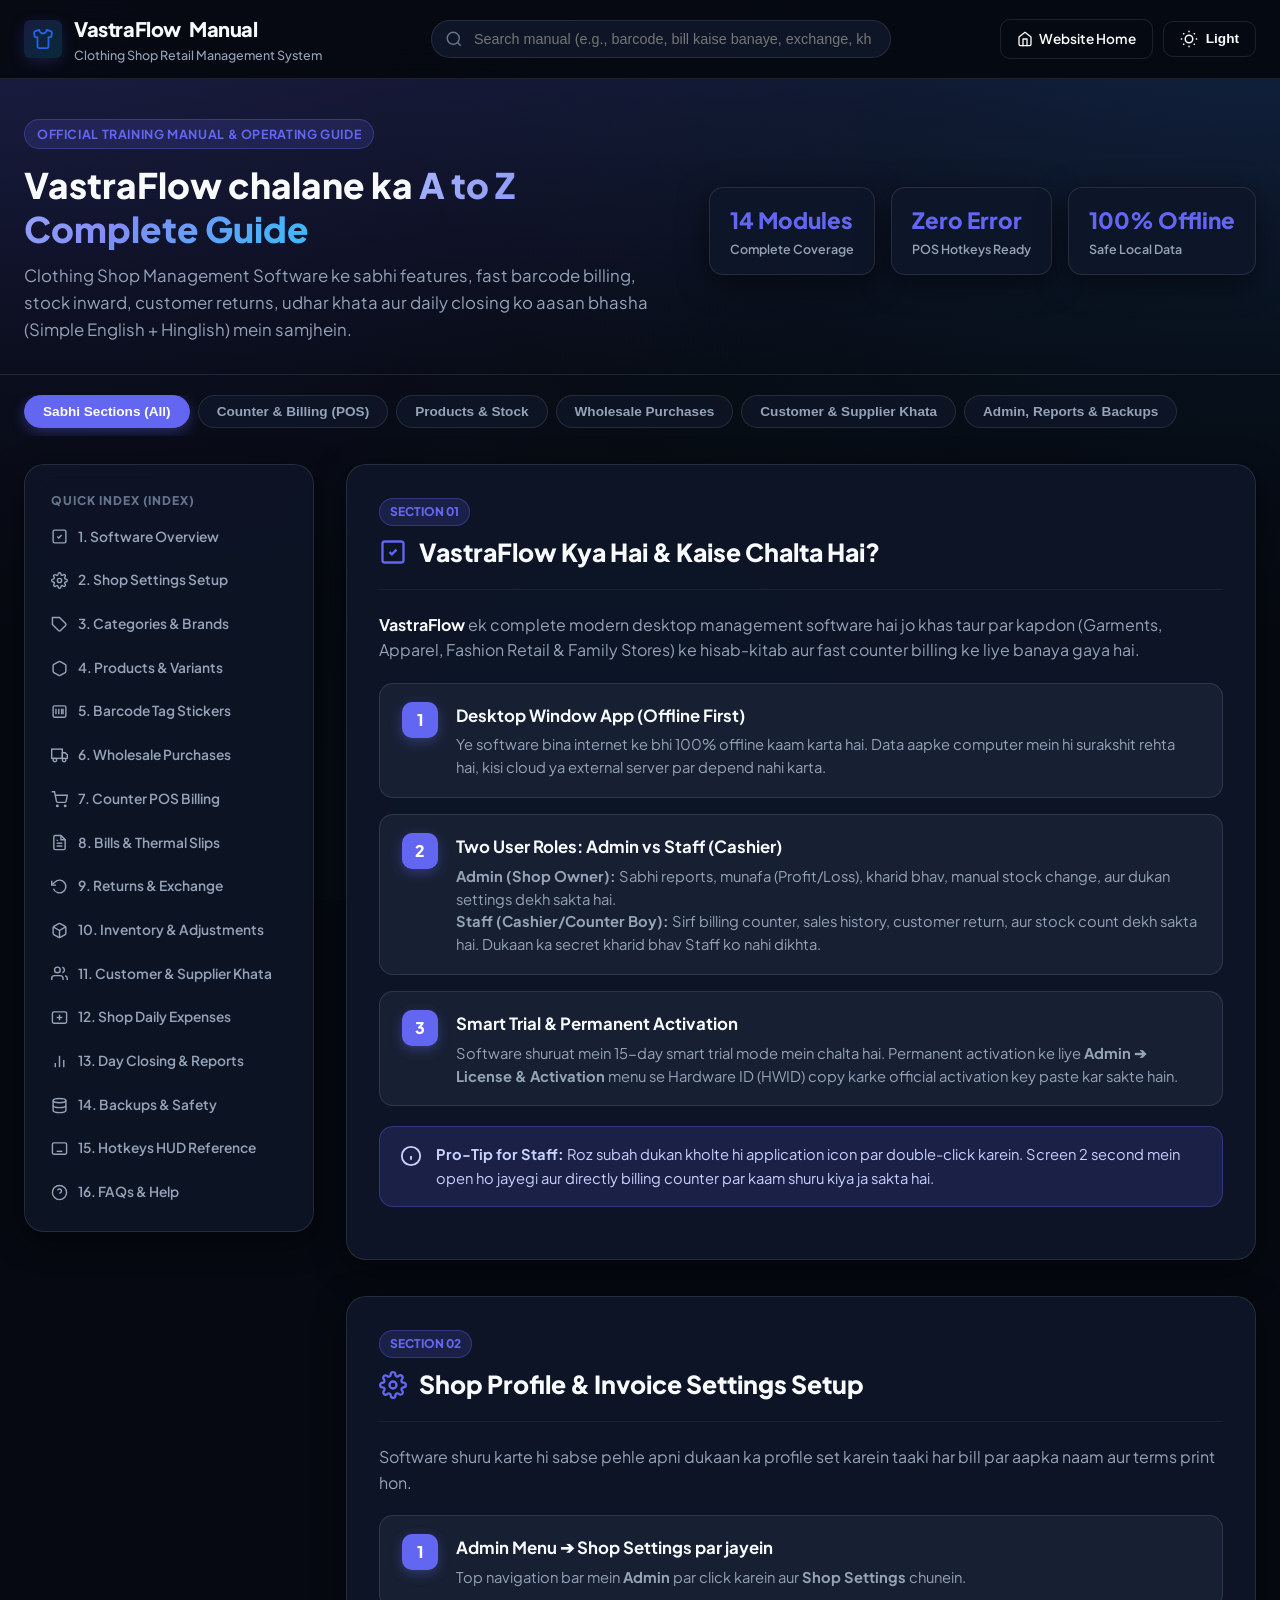
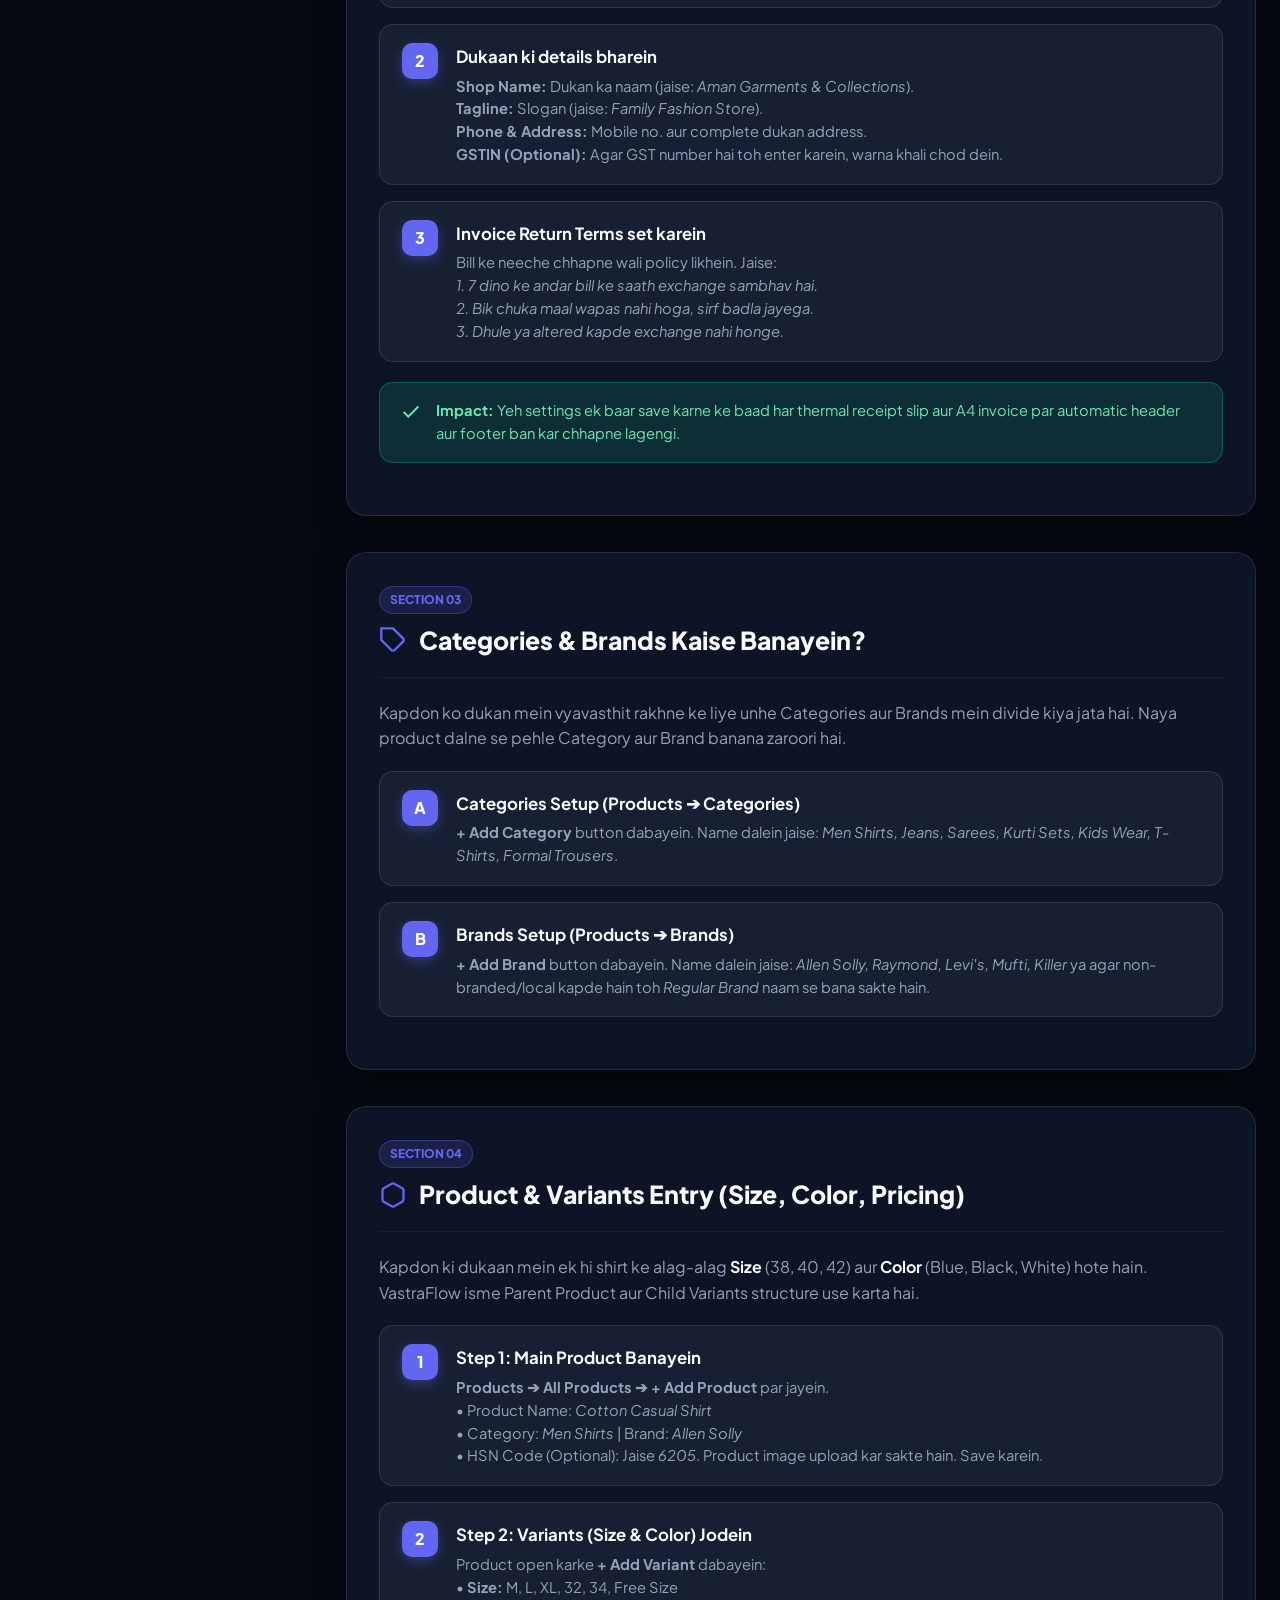
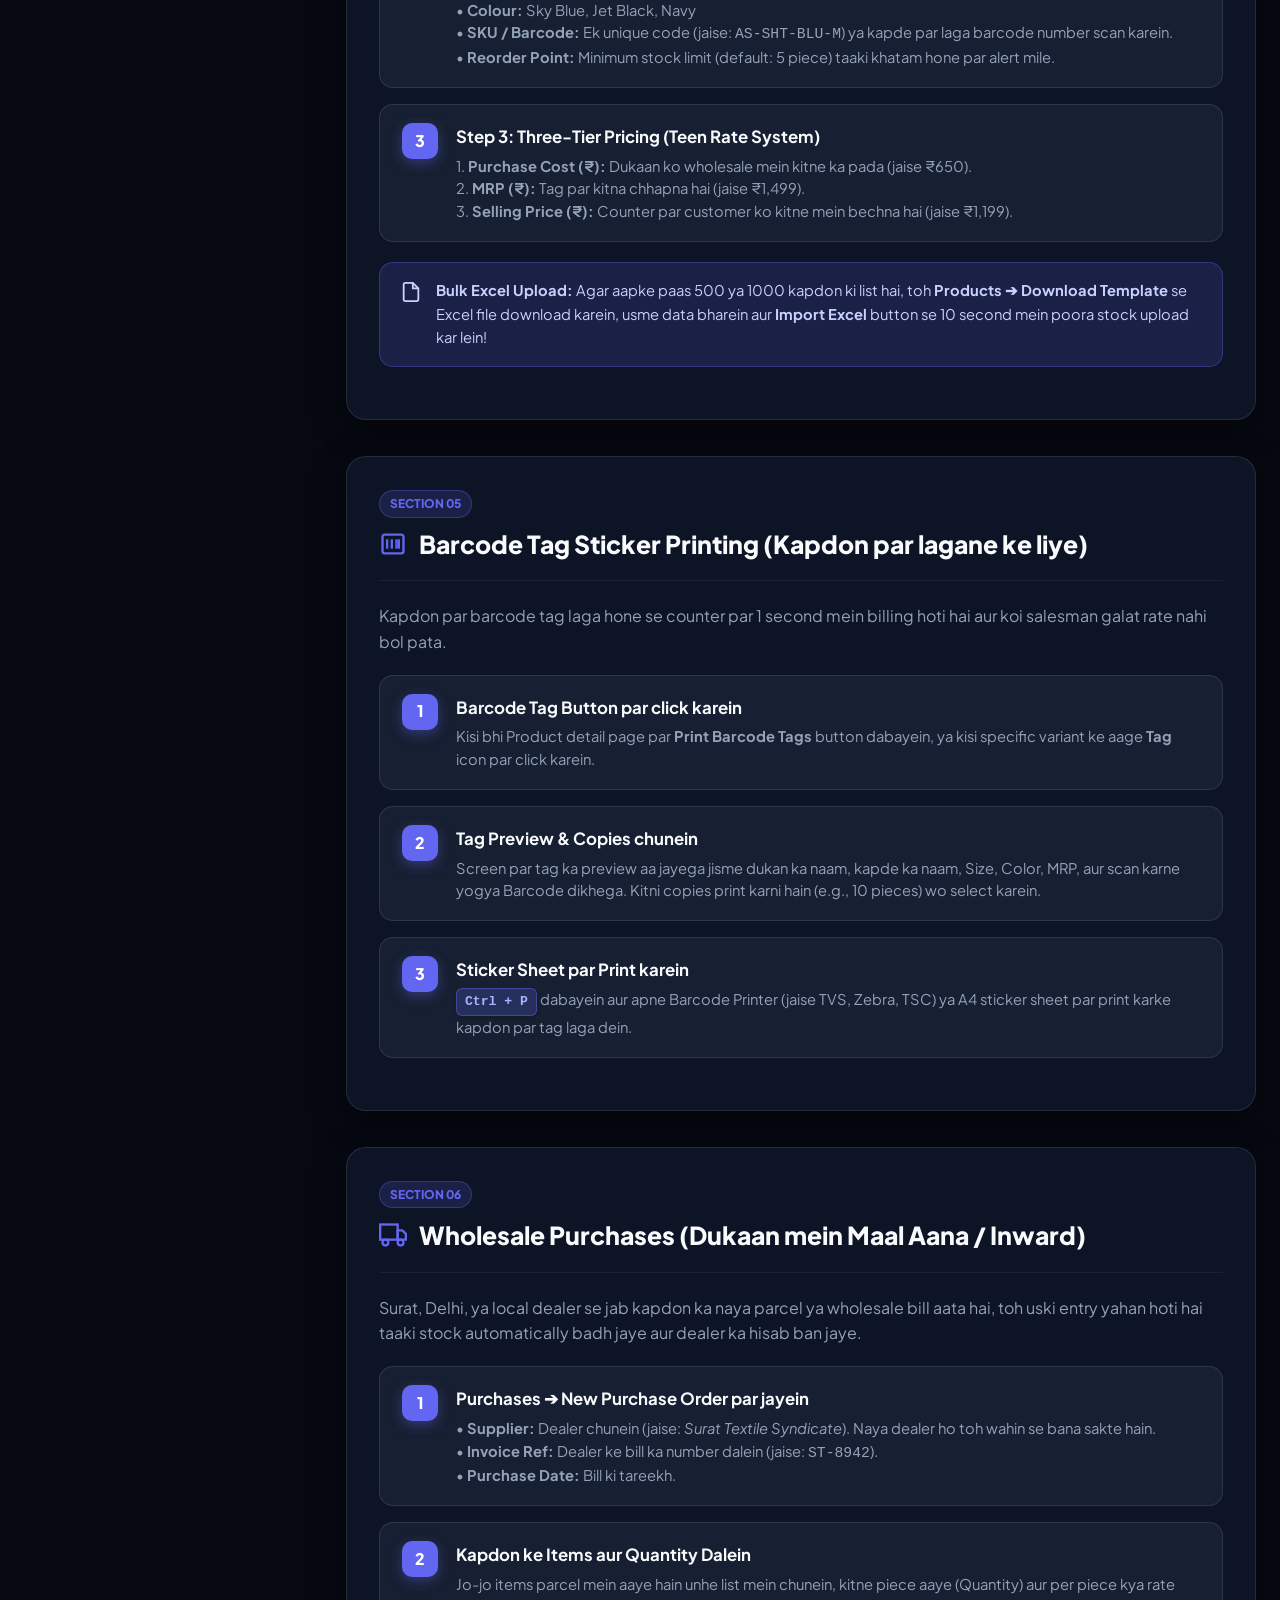
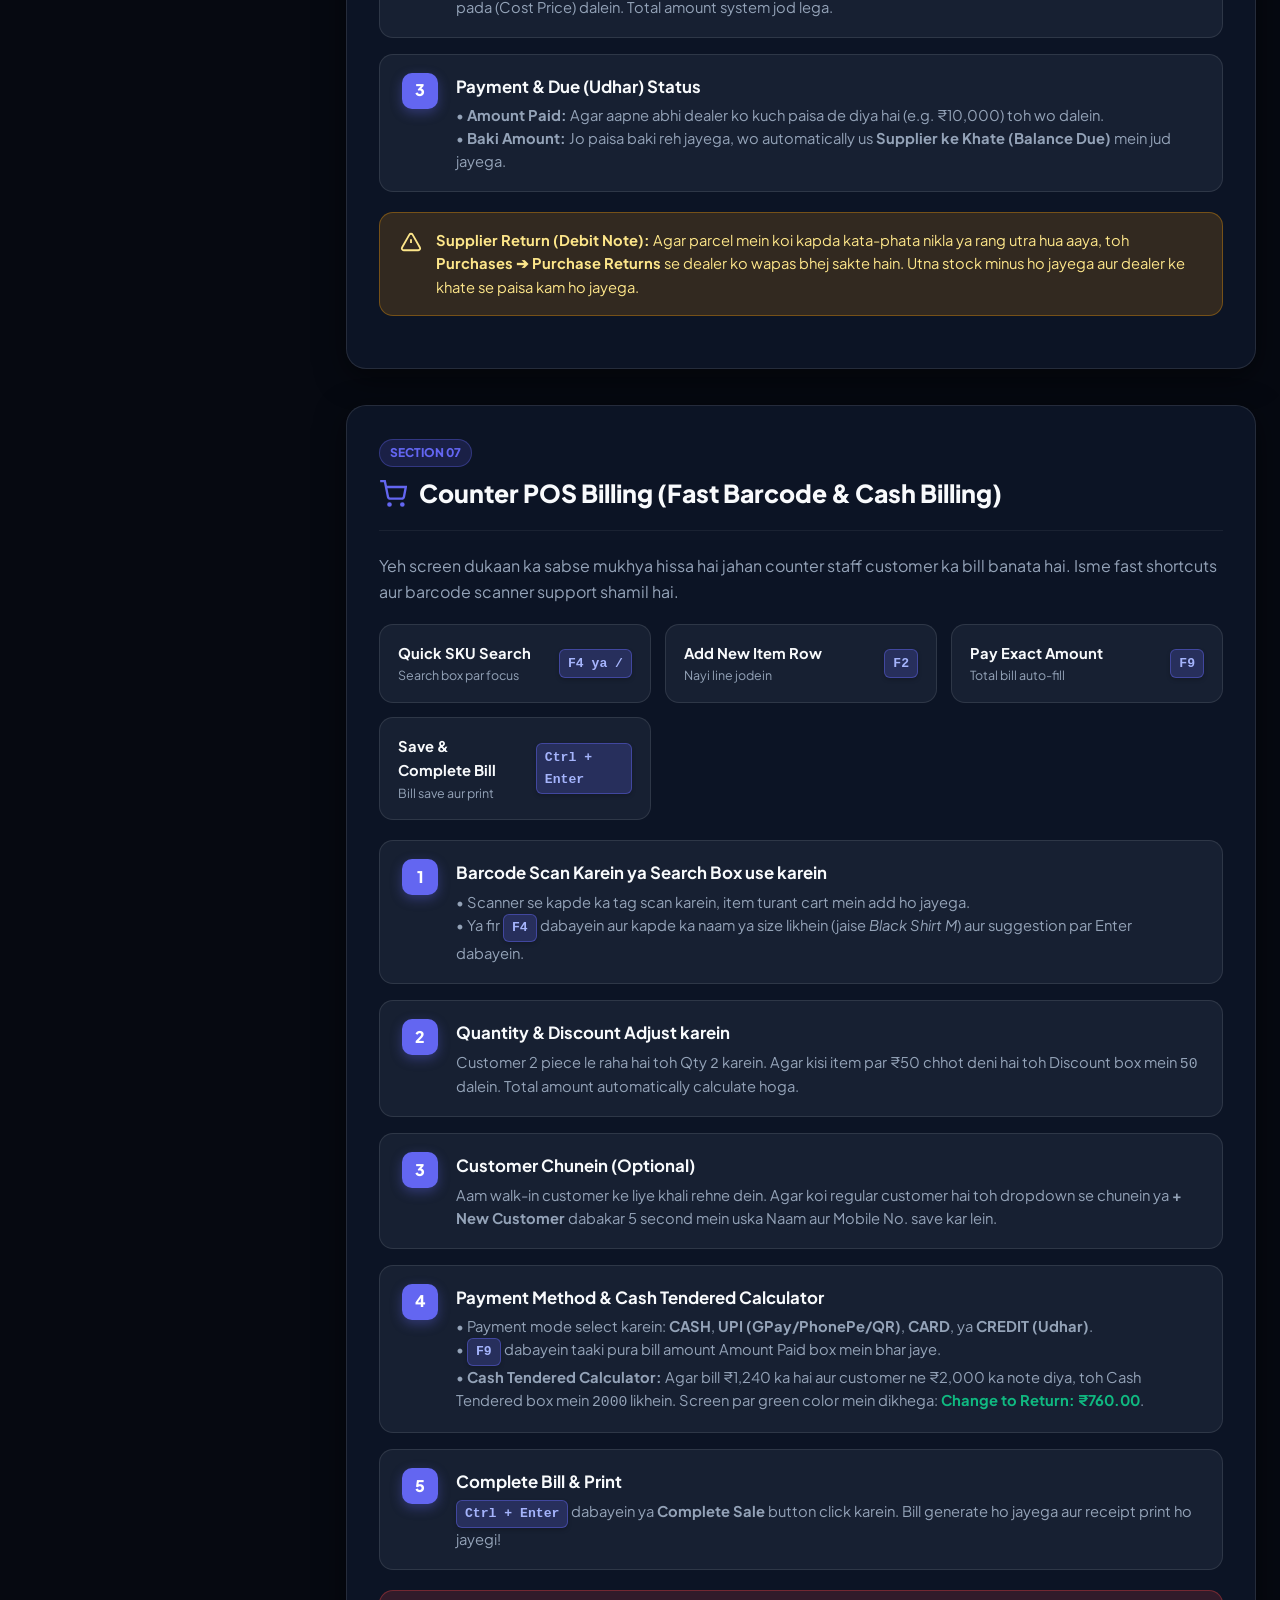
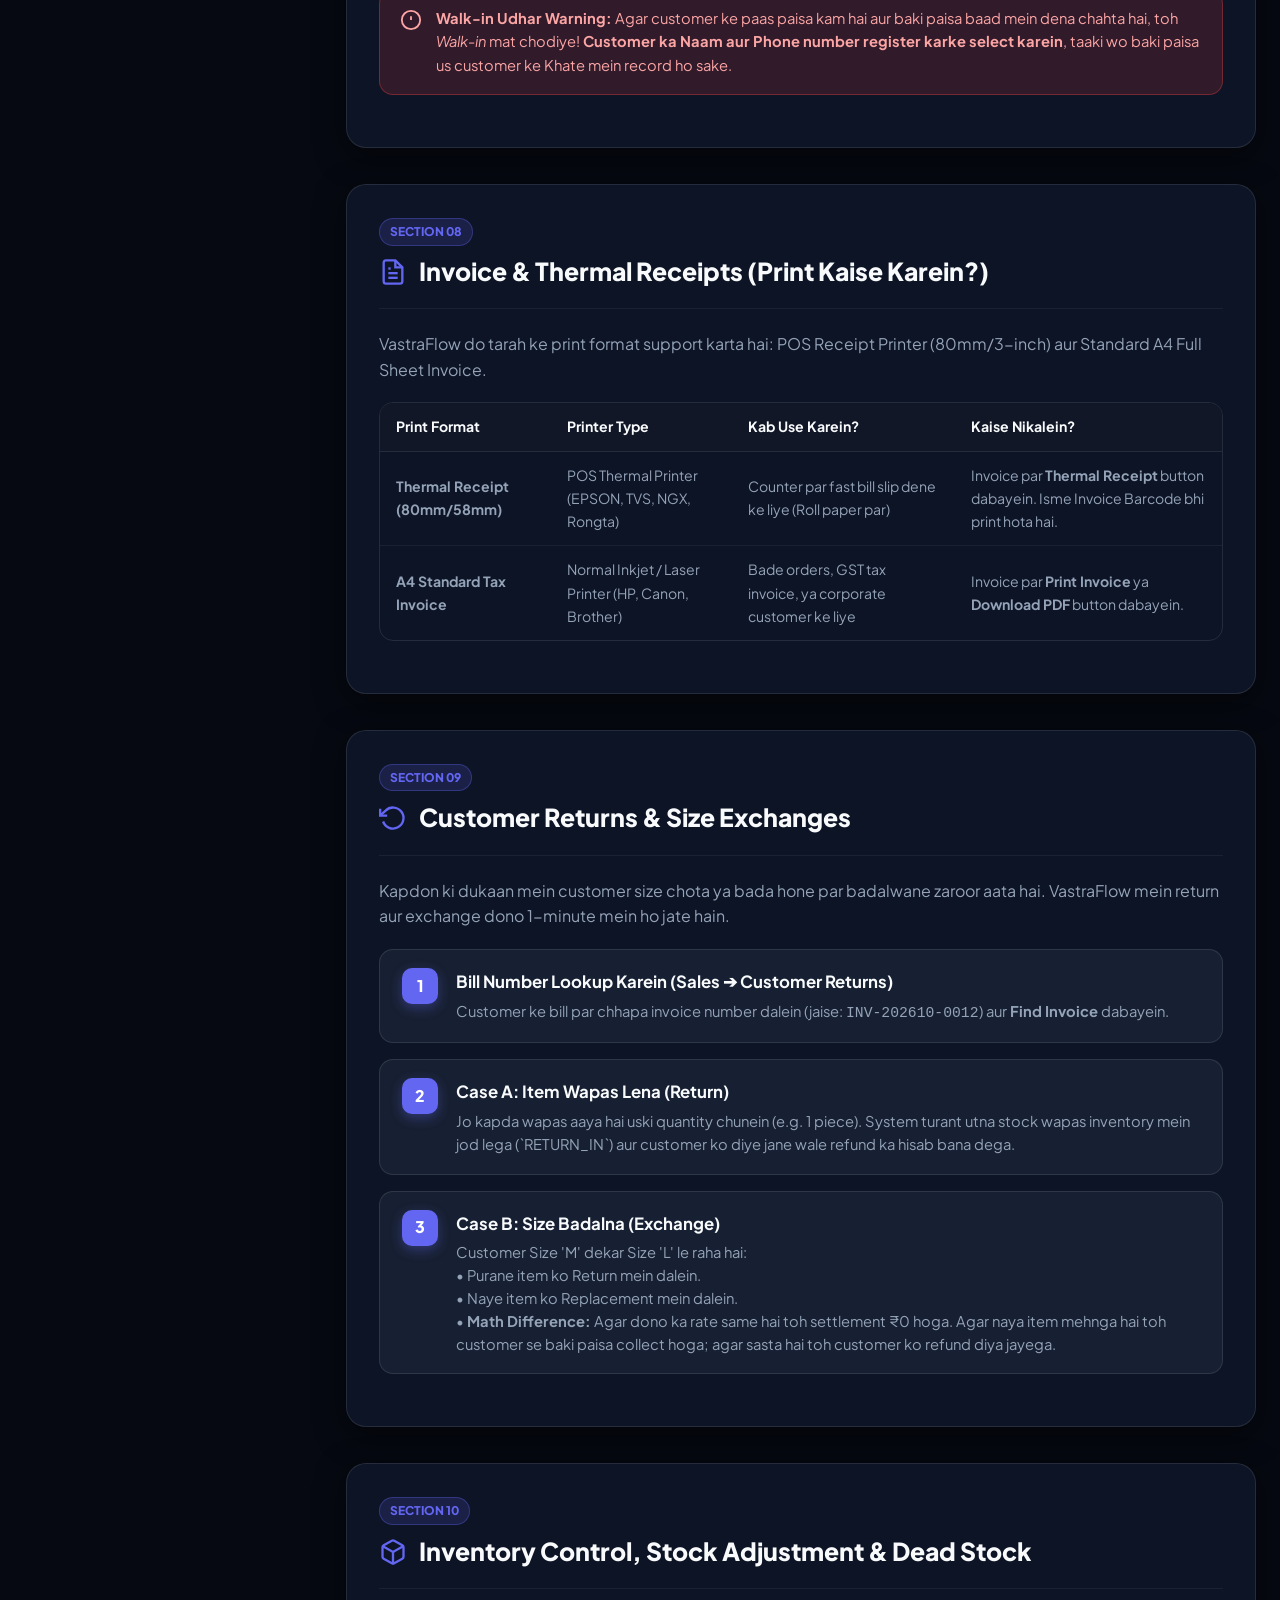
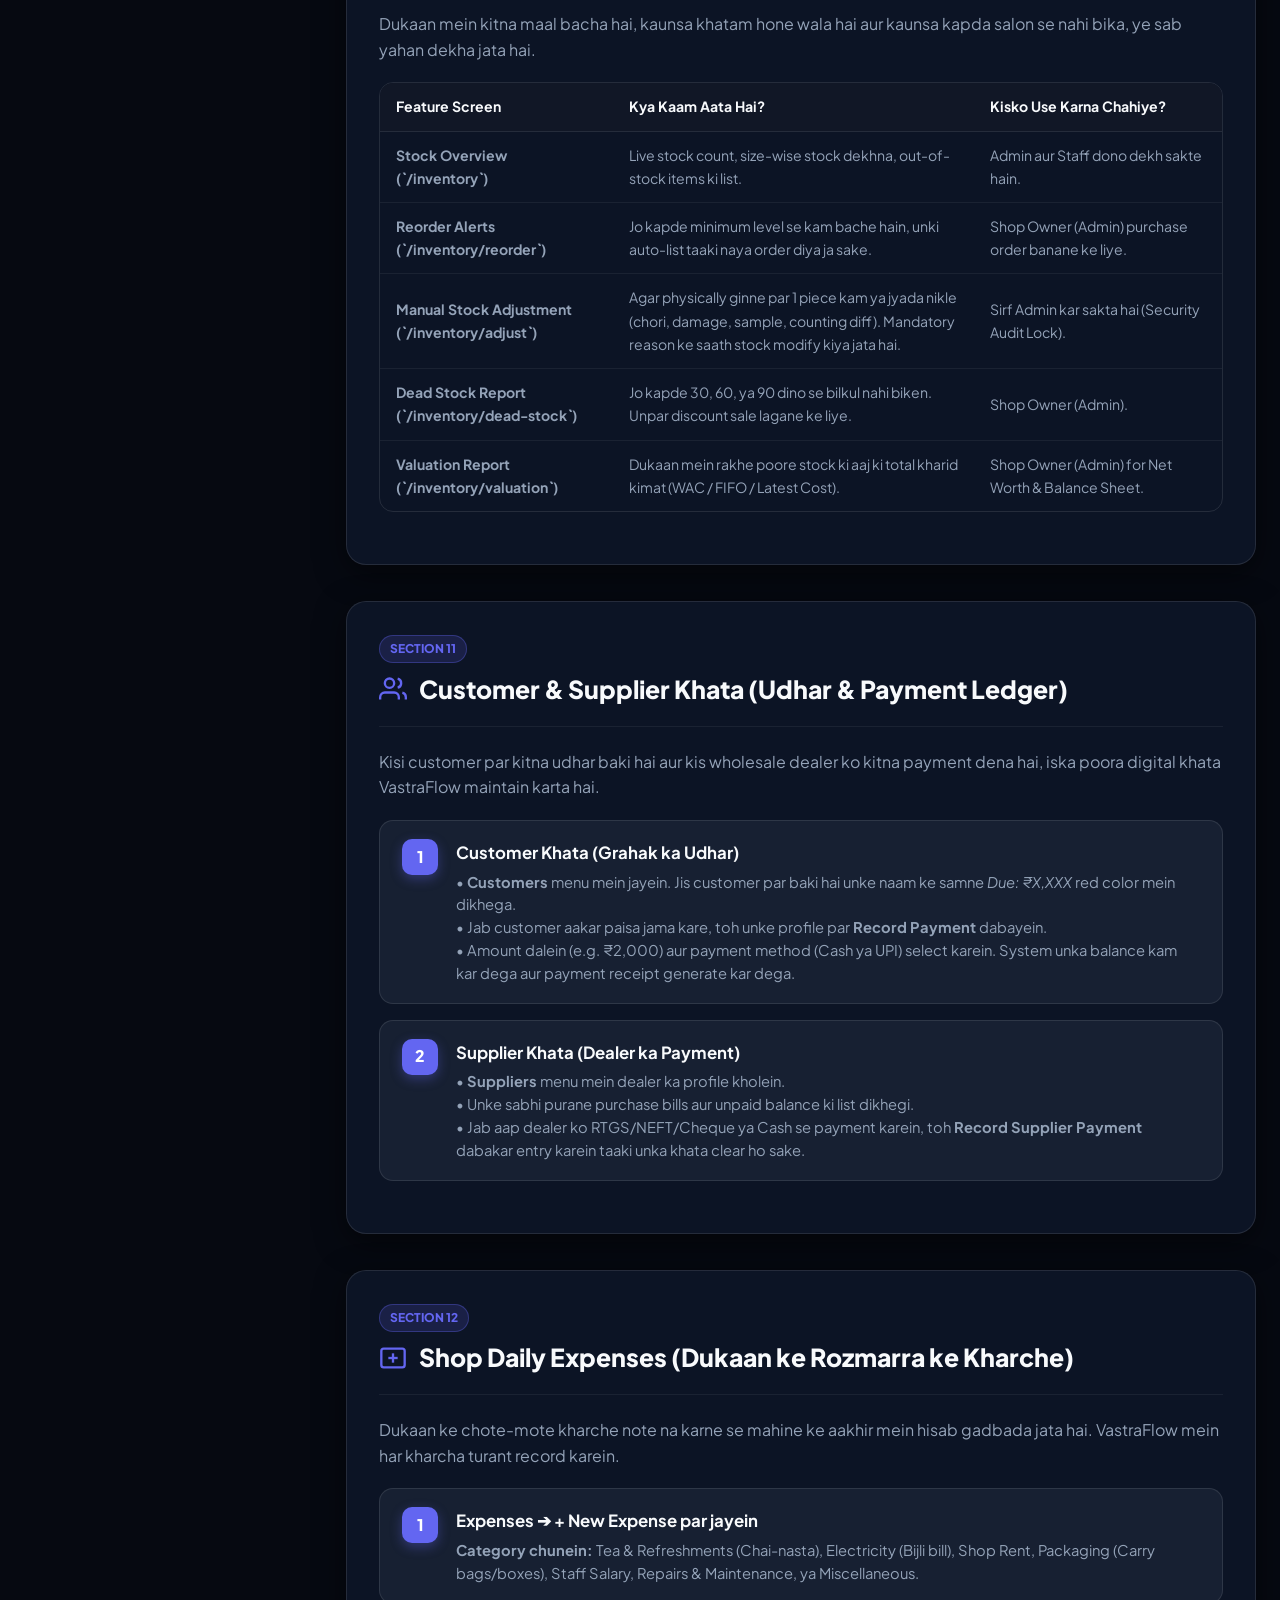
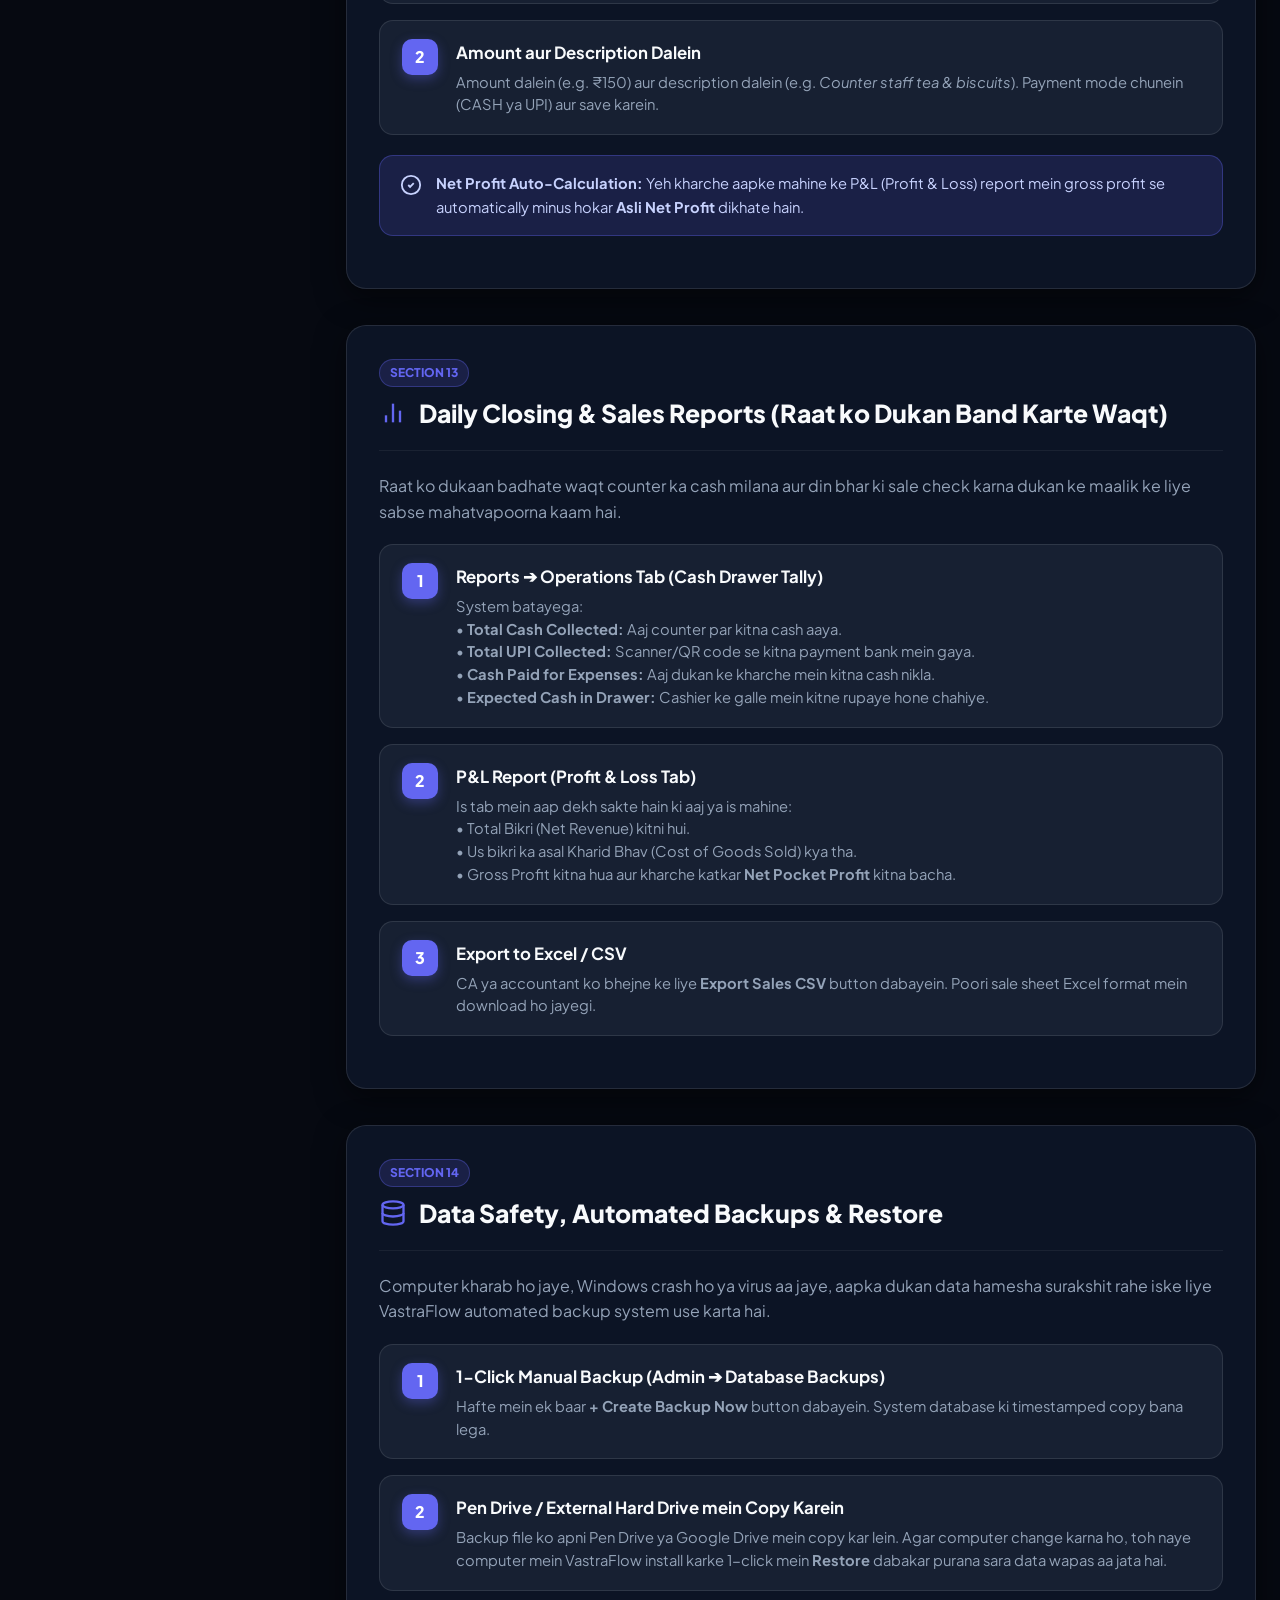
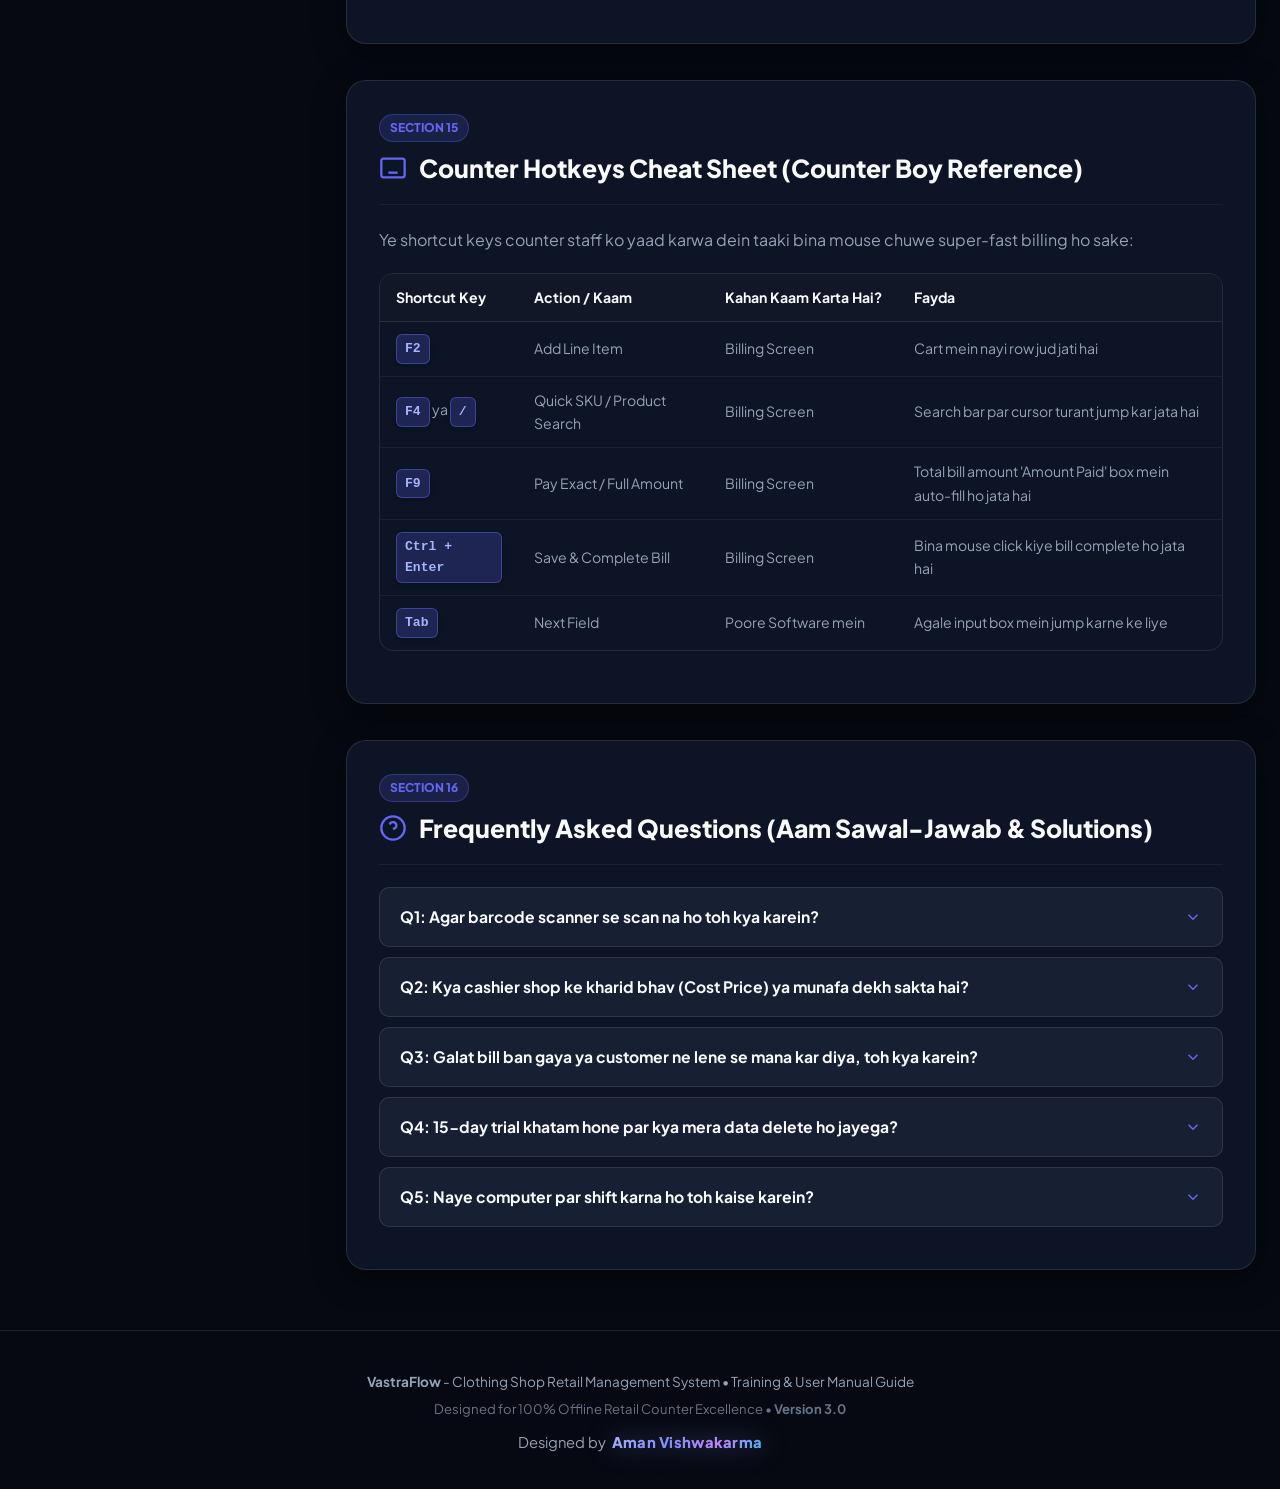
==== commit 28e43adb: "fix: add tab favicon, harmonize brand logo styling, and remove print manual button" ====
--- a/manual.html
+++ b/manual.html
@@ -3,8 +3,12 @@
 <head>
     <meta charset="UTF-8">
     <meta name="viewport" content="width=device-width, initial-scale=1.0">
-    <title>VastraFlow - Complete User Manual &amp; Training Guide (यूजर गाइड)</title>
-    <!-- Google Fonts for crisp Hindi and English typography -->
+    <title>VastraFlow : Complete User Manual &amp; Training Guide</title>
+    <!-- Favicon -->
+    <link rel="icon" type="image/png" sizes="32x32" href="assets/img/app_icon_32.png">
+    <link rel="icon" type="image/png" sizes="16x16" href="assets/img/app_icon_16.png">
+    <link rel="shortcut icon" href="favicon.ico">
+    <!-- Google Fonts -->
     <link rel="preconnect" href="https://fonts.googleapis.com">
     <link rel="preconnect" href="https://fonts.gstatic.com" crossorigin>
     <link href="https://fonts.googleapis.com/css2?family=Plus+Jakarta+Sans:wght@300;400;500;600;700;800&family=Noto+Sans+Devanagari:wght@400;500;600;700&display=swap" rel="stylesheet">
@@ -158,15 +162,22 @@
         }
 
         .brand-logo-icon {
-            width: 42px;
-            height: 42px;
-            border-radius: var(--radius-md);
-            background: linear-gradient(135deg, #6366f1 0%, #4f46e5 100%);
+            width: 38px;
+            height: 38px;
+            border-radius: var(--radius-sm);
+            background: linear-gradient(135deg, rgba(99, 102, 241, 0.2), rgba(6, 182, 212, 0.2));
+            border: 1px solid var(--border-glow);
             display: flex;
             align-items: center;
             justify-content: center;
-            color: #ffffff;
-            box-shadow: 0 4px 14px rgba(99, 102, 241, 0.4);
+            box-shadow: 0 4px 15px rgba(99, 102, 241, 0.2);
+            flex-shrink: 0;
+        }
+
+        .brand-logo-icon img,
+        .brand-logo-icon svg {
+            width: 22px;
+            height: 22px;
         }
 
         .brand-text h1 {
@@ -940,11 +951,9 @@
     <!-- Top Sticky Header -->
     <header class="top-header">
         <div class="header-container">
-            <a href="#" class="brand-group">
+            <a href="index.html" class="brand-group" title="Back to VastraFlow Home">
                 <div class="brand-logo-icon">
-                    <svg viewBox="0 0 24 24" width="22" height="22" stroke="currentColor" stroke-width="2" fill="none" stroke-linecap="round" stroke-linejoin="round">
-                        <path d="M20.38 3.46 16 2a4 4 0 0 1-8 0L3.62 3.46a2 2 0 0 0-1.34 2.23l.58 3.47a1 1 0 0 0 .99.84H6v10c0 1.1.9 2 2 2h8a2 2 0 0 0 2-2V10h2.15a1 1 0 0 0 .99-.84l.58-3.47a2 2 0 0 0-1.34-2.23z"/>
-                    </svg>
+                    <img src="assets/img/app_icon.svg" alt="VastraFlow Logo" width="22" height="22">
                 </div>
                 <div class="brand-text">
                     <h1>VastraFlow <span>Manual</span></h1>
@@ -969,6 +978,13 @@
 
             <!-- Header Action Buttons -->
             <div class="header-actions">
+                <a href="index.html" class="btn btn-outline" style="display: inline-flex; align-items: center; gap: 6px; text-decoration: none;">
+                    <svg viewBox="0 0 24 24" width="16" height="16" stroke="currentColor" stroke-width="2" fill="none" stroke-linecap="round" stroke-linejoin="round">
+                        <path d="m3 9 9-7 9 7v11a2 2 0 0 1-2 2H5a2 2 0 0 1-2-2z"></path>
+                        <polyline points="9 22 9 12 15 12 15 22"></polyline>
+                    </svg>
+                    <span>Website Home</span>
+                </a>
                 <button type="button" class="btn btn-outline theme-toggle" id="themeToggleBtn" title="Dark / Light Mode Toggle">
                     <svg id="themeIcon" viewBox="0 0 24 24" width="18" height="18" stroke="currentColor" stroke-width="2" fill="none">
                         <circle cx="12" cy="12" r="5"></circle>
@@ -982,14 +998,6 @@
                         <line x1="18.36" y1="5.64" x2="19.78" y2="4.22"></line>
                     </svg>
                     <span id="themeText">Theme</span>
-                </button>
-                <button type="button" class="btn btn-primary btn-print" onclick="window.print()">
-                    <svg viewBox="0 0 24 24" width="16" height="16" stroke="currentColor" stroke-width="2" fill="none">
-                        <polyline points="6 9 6 2 18 2 18 9"></polyline>
-                        <path d="M6 18H4a2 2 0 0 1-2-2v-5a2 2 0 0 1 2-2h16a2 2 0 0 1 2 2v5a2 2 0 0 1-2 2h-2"></path>
-                        <rect x="6" y="14" width="12" height="8"></rect>
-                    </svg>
-                    <span>Print Manual</span>
                 </button>
             </div>
         </div>
